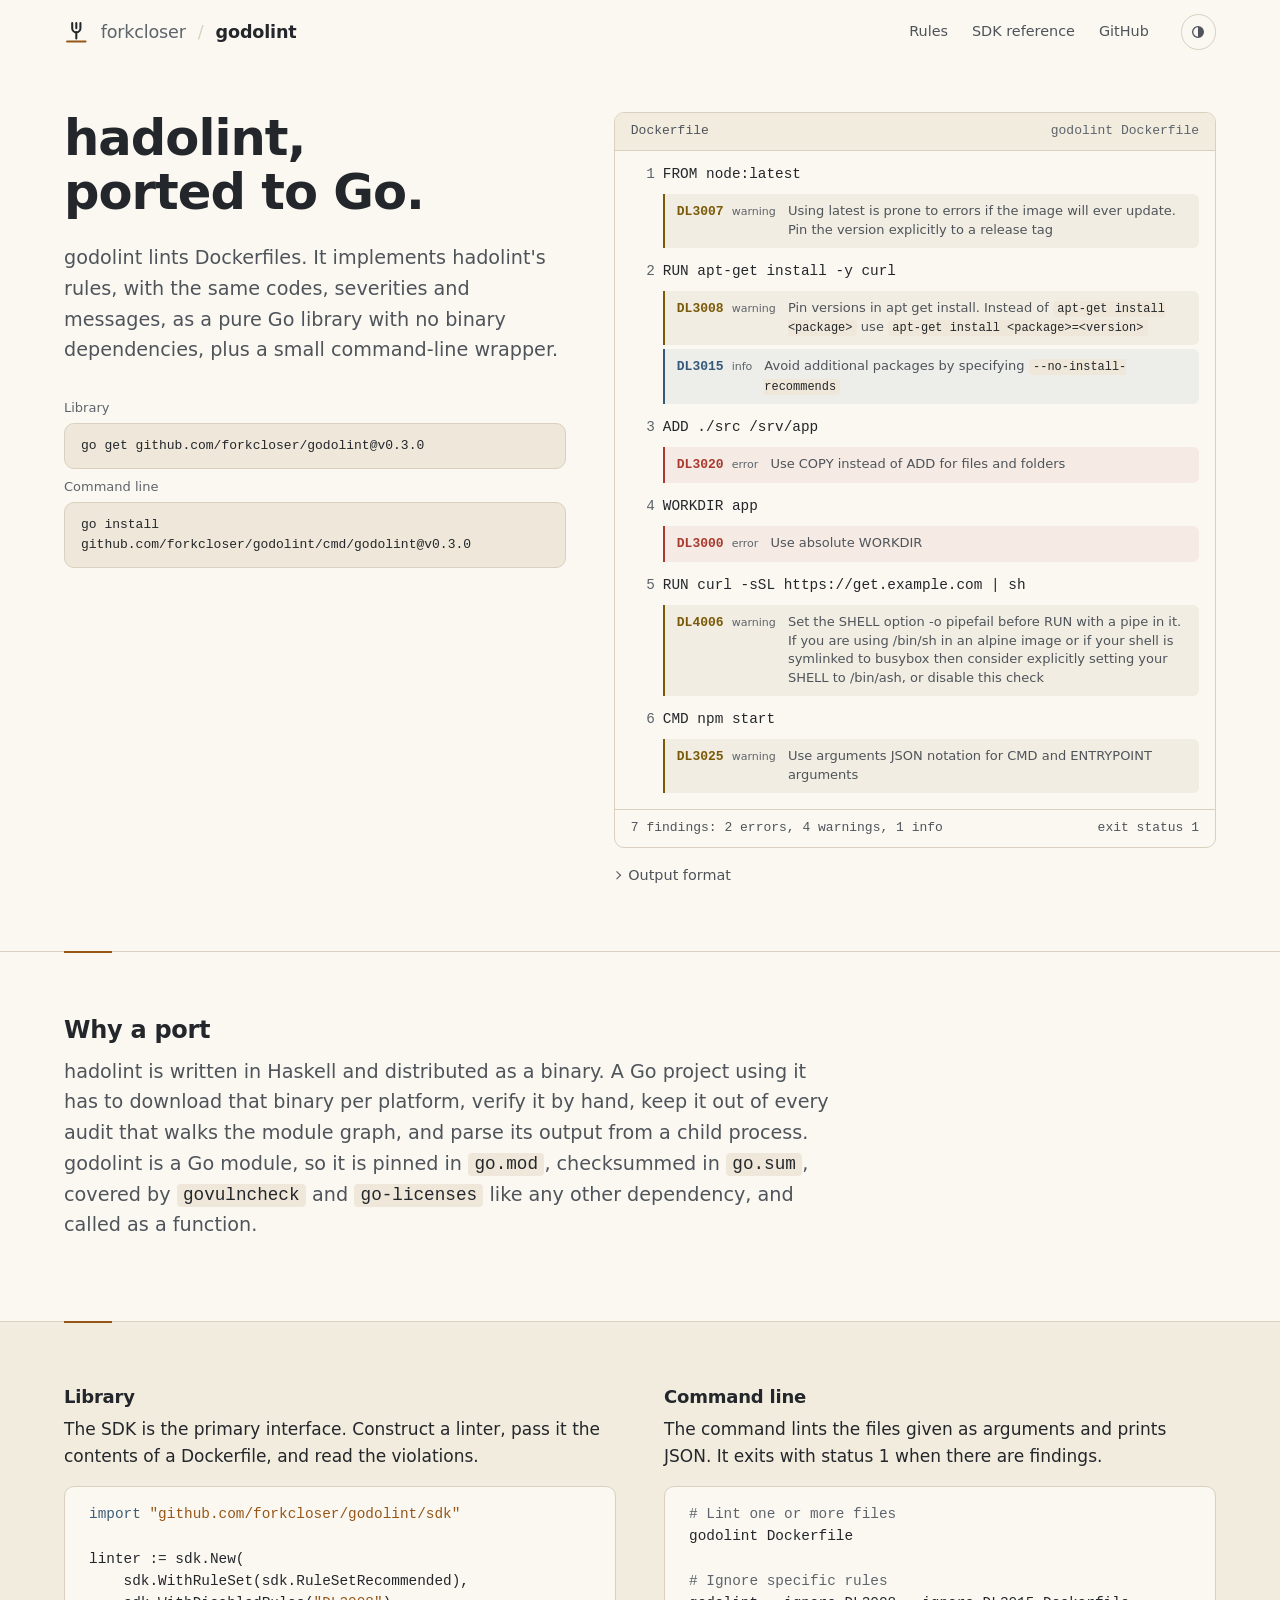
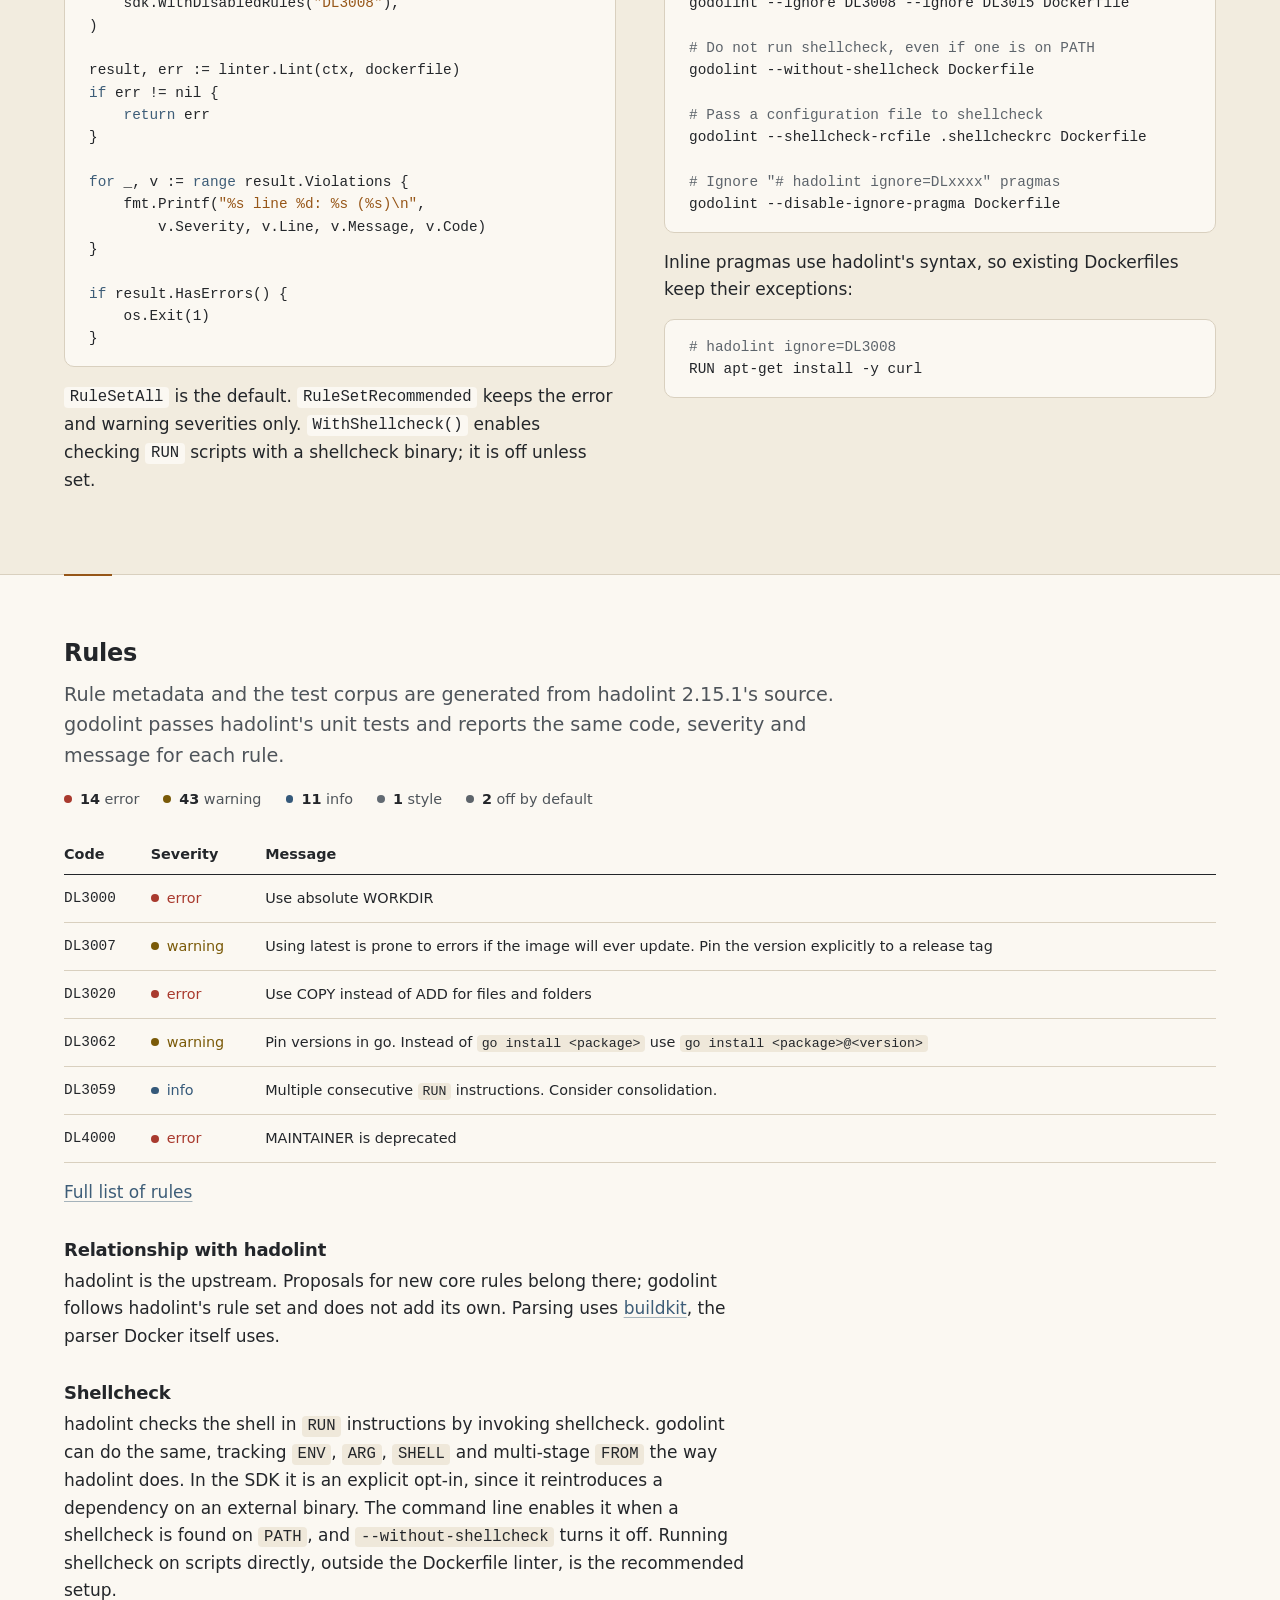
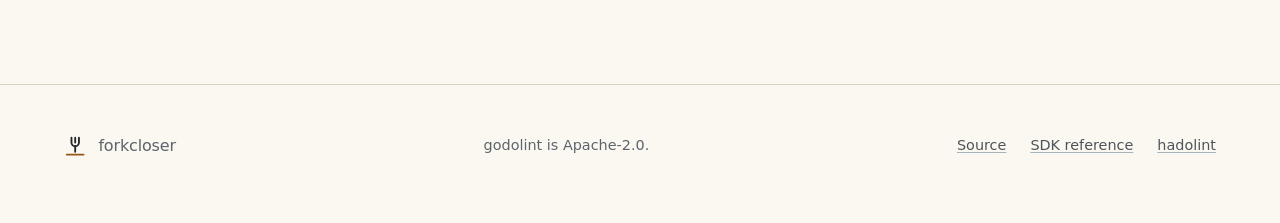
==== site/index.html @ 814183b6 "Merge pull request #37 from forkcloser/claudio/20261008-hadolint-2.15.1-rules rules: hadolint 2.15.1" ====
<!doctype html>
<html lang="en">
<head>
  <meta charset="utf-8">
  <meta name="viewport" content="width=device-width, initial-scale=1">
  <title>godolint</title>
  <meta name="description" content="A port of hadolint to Go. Same rules, codes and messages, as a library and a command-line tool.">
  <link rel="canonical" href="https://godolint.farcloser.world/">
  <meta name="theme-color" content="#fbf8f2" media="(prefers-color-scheme: light)">
  <meta name="theme-color" content="#1d1a16" media="(prefers-color-scheme: dark)">
  <script>try{var t=localStorage.getItem("forkcloser-theme");if(t==="light"||t==="dark")document.documentElement.setAttribute("data-theme",t)}catch(e){}</script>
  <link rel="stylesheet" href="forkcloser.css">
  <link rel="stylesheet" href="style.css">
  <link rel="icon" type="image/png" href="favicon.png">
  <link rel="apple-touch-icon" href="apple-touch-icon.png">
  <meta property="og:url" content="https://godolint.farcloser.world/">
  <meta property="og:title" content="godolint">
  <meta property="og:description" content="A port of hadolint to Go. Same rules, codes and messages, as a library and a command-line tool.">
  <meta property="og:image" content="https://godolint.farcloser.world/logo.png">
  <script src="forkcloser.js" defer></script>
</head>
<body>

<a class="skip" href="#main">Skip to content</a>

<header class="wrap top">
  <a class="brand" href="./">
    <svg class="mark" viewBox="0 0 24 24" aria-hidden="true" fill="none" stroke="currentColor" stroke-width="2" stroke-linecap="round">
      <path d="M8 3v5a4 4 0 0 0 8 0V3"/>
        <path d="M12 3v5M12 12v6"/>
        <path class="table" d="M3 21h18"/>
    </svg>
    <span class="org">forkcloser</span><span class="sep">/</span>godolint
  </a>
  <nav class="nav" aria-label="Site">
    <a href="rules.html">Rules</a>
    <a href="https://pkg.go.dev/github.com/forkcloser/godolint/sdk">SDK reference</a>
    <a href="https://github.com/forkcloser/godolint">GitHub</a>
    <button class="theme" type="button" aria-label="Theme: system. Switch to light.">
      <svg class="auto" viewBox="0 0 24 24" aria-hidden="true" fill="none" stroke="currentColor" stroke-width="2"><circle cx="12" cy="12" r="8"/><path d="M12 4a8 8 0 0 1 0 16z" fill="currentColor" stroke="none"/></svg>
      <svg class="sun" viewBox="0 0 24 24" aria-hidden="true" fill="none" stroke="currentColor" stroke-width="2" stroke-linecap="round"><circle cx="12" cy="12" r="4"/><path d="M12 2v2M12 20v2M4.9 4.9l1.4 1.4M17.7 17.7l1.4 1.4M2 12h2M20 12h2M4.9 19.1l1.4-1.4M17.7 6.3l1.4-1.4"/></svg>
      <svg class="moon" viewBox="0 0 24 24" aria-hidden="true" fill="none" stroke="currentColor" stroke-width="2" stroke-linecap="round" stroke-linejoin="round"><path d="M21 12.8A9 9 0 1 1 11.2 3a7 7 0 0 0 9.8 9.8z"/></svg>
    </button>
  </nav>
</header>

<main id="main">

<div class="wrap hero">
  <div>
    <h1>hadolint, ported to Go.</h1>
    <p class="lede">godolint lints Dockerfiles. It implements hadolint's rules, with the same codes, severities and messages, as a pure Go library with no binary dependencies, plus a small command-line wrapper.</p>
    <div class="install">
      <p class="label">Library</p>
      <pre><code>go get github.com/forkcloser/godolint@v0.3.0</code></pre>
      <p class="label">Command line</p>
      <pre><code>go install github.com/forkcloser/godolint/cmd/godolint@v0.3.0</code></pre>
    </div>
  </div>

  <div>
    <figure class="lint" aria-label="A Dockerfile with godolint's findings shown under each line">
      <figcaption><span>Dockerfile</span><span>godolint Dockerfile</span></figcaption>
      <ol class="src">
        <li><code>FROM node:latest</code>
          <ul class="diag">
            <li class="sev-warning"><b>DL3007<small>warning</small></b> <span>Using latest is prone to errors if the image will ever update. Pin the version explicitly to a release tag</span></li>
          </ul>
        </li>
        <li><code>RUN apt-get install -y curl</code>
          <ul class="diag">
            <li class="sev-warning"><b>DL3008<small>warning</small></b> <span>Pin versions in apt get install. Instead of <code>apt-get install &lt;package&gt;</code> use <code>apt-get install &lt;package&gt;=&lt;version&gt;</code></span></li>
            <li class="sev-info"><b>DL3015<small>info</small></b> <span>Avoid additional packages by specifying <code>--no-install-recommends</code></span></li>
          </ul>
        </li>
        <li><code>ADD ./src /srv/app</code>
          <ul class="diag">
            <li class="sev-error"><b>DL3020<small>error</small></b> <span>Use COPY instead of ADD for files and folders</span></li>
          </ul>
        </li>
        <li><code>WORKDIR app</code>
          <ul class="diag">
            <li class="sev-error"><b>DL3000<small>error</small></b> <span>Use absolute WORKDIR</span></li>
          </ul>
        </li>
        <li><code>RUN curl -sSL https://get.example.com | sh</code>
          <ul class="diag">
            <li class="sev-warning"><b>DL4006<small>warning</small></b> <span>Set the SHELL option -o pipefail before RUN with a pipe in it. If you are using /bin/sh in an alpine image or if your shell is symlinked to busybox then consider explicitly setting your SHELL to /bin/ash, or disable this check</span></li>
          </ul>
        </li>
        <li><code>CMD npm start</code>
          <ul class="diag">
            <li class="sev-warning"><b>DL3025<small>warning</small></b> <span>Use arguments JSON notation for CMD and ENTRYPOINT arguments</span></li>
          </ul>
        </li>
      </ol>
      <div class="foot"><span>7 findings: 2 errors, 4 warnings, 1 info</span><span>exit status 1</span></div>
    </figure>
    <details class="raw">
      <summary>Output format</summary>
      <pre><code>[{"file":"Dockerfile","line":4,"column":1,"level":"error","code":"DL3000",
  "message":"Use absolute WORKDIR"},
 {"file":"Dockerfile","line":1,"column":1,"level":"warning","code":"DL3007",
  "message":"Using latest is prone to errors if the image will ever update. …"},
 …]</code></pre>
      <p class="label">A JSON array on stdout, one object per finding. The example above is checked against the binary's output by this site's test recipe.</p>
    </details>
  </div>
</div>

<section>
  <div class="wrap">
    <h2>Why a port</h2>
    <p class="intro">hadolint is written in Haskell and distributed as a binary. A Go project using it has to download that binary per platform, verify it by hand, keep it out of every audit that walks the module graph, and parse its output from a child process. godolint is a Go module, so it is pinned in <code>go.mod</code>, checksummed in <code>go.sum</code>, covered by <code>govulncheck</code> and <code>go-licenses</code> like any other dependency, and called as a function.</p>
  </div>
</section>

<section class="tint">
  <div class="wrap split">
    <div>
      <h3>Library</h3>
      <p>The SDK is the primary interface. Construct a linter, pass it the contents of a Dockerfile, and read the violations.</p>
      <pre><code><span class="k">import</span> <span class="s">"github.com/forkcloser/godolint/sdk"</span>

linter := sdk.New(
    sdk.WithRuleSet(sdk.RuleSetRecommended),
    sdk.WithDisabledRules(<span class="s">"DL3008"</span>),
)

result, err := linter.Lint(ctx, dockerfile)
<span class="k">if</span> err != nil {
    <span class="k">return</span> err
}

<span class="k">for</span> _, v := <span class="k">range</span> result.Violations {
    fmt.Printf(<span class="s">"%s line %d: %s (%s)\n"</span>,
        v.Severity, v.Line, v.Message, v.Code)
}

<span class="k">if</span> result.HasErrors() {
    os.Exit(1)
}</code></pre>
      <p><code>RuleSetAll</code> is the default. <code>RuleSetRecommended</code> keeps the error and warning severities only. <code>WithShellcheck()</code> enables checking <code>RUN</code> scripts with a shellcheck binary; it is off unless set.</p>
    </div>
    <div>
      <h3>Command line</h3>
      <p>The command lints the files given as arguments and prints JSON. It exits with status 1 when there are findings.</p>
      <pre><code><span class="c"># Lint one or more files</span>
godolint Dockerfile

<span class="c"># Ignore specific rules</span>
godolint --ignore DL3008 --ignore DL3015 Dockerfile

<span class="c"># Do not run shellcheck, even if one is on PATH</span>
godolint --without-shellcheck Dockerfile

<span class="c"># Pass a configuration file to shellcheck</span>
godolint --shellcheck-rcfile .shellcheckrc Dockerfile

<span class="c"># Ignore "# hadolint ignore=DLxxxx" pragmas</span>
godolint --disable-ignore-pragma Dockerfile</code></pre>
      <p>Inline pragmas use hadolint's syntax, so existing Dockerfiles keep their exceptions:</p>
      <pre><code><span class="c"># hadolint ignore=DL3008</span>
RUN apt-get install -y curl</code></pre>
    </div>
  </div>
</section>

<section>
  <div class="wrap">
    <h2>Rules</h2>
    <p class="intro">Rule metadata and the test corpus are generated from hadolint 2.15.1's source. godolint passes hadolint's unit tests and reports the same code, severity and message for each rule.</p>
    <ul class="tally" aria-label="Rules by severity">
      <li class="sev-error"><strong>14</strong> error</li>
      <li class="sev-warning"><strong>43</strong> warning</li>
      <li class="sev-info"><strong>11</strong> info</li>
      <li class="sev-style"><strong>1</strong> style</li>
      <li class="sev-ignore"><strong>2</strong> off by default</li>
    </ul>
    <div class="table-scroll">
      <table class="rules" role="table">
        <thead role="rowgroup"><tr role="row"><th role="columnheader">Code</th><th role="columnheader">Severity</th><th role="columnheader">Message</th></tr></thead>
        <tbody role="rowgroup">
          <tr class="sev-error" role="row"><td role="cell"><a href="rules.html#DL3000">DL3000</a></td><td role="cell">error</td><td role="cell">Use absolute WORKDIR</td></tr>
          <tr class="sev-warning" role="row"><td role="cell"><a href="rules.html#DL3007">DL3007</a></td><td role="cell">warning</td><td role="cell">Using latest is prone to errors if the image will ever update. Pin the version explicitly to a release tag</td></tr>
          <tr class="sev-error" role="row"><td role="cell"><a href="rules.html#DL3020">DL3020</a></td><td role="cell">error</td><td role="cell">Use COPY instead of ADD for files and folders</td></tr>
          <tr class="sev-warning" role="row"><td role="cell"><a href="rules.html#DL3062">DL3062</a></td><td role="cell">warning</td><td role="cell">Pin versions in go. Instead of <code>go install &lt;package&gt;</code> use <code>go install &lt;package&gt;@&lt;version&gt;</code></td></tr>
          <tr class="sev-info" role="row"><td role="cell"><a href="rules.html#DL3059">DL3059</a></td><td role="cell">info</td><td role="cell">Multiple consecutive <code>RUN</code> instructions. Consider consolidation.</td></tr>
          <tr class="sev-error" role="row"><td role="cell"><a href="rules.html#DL4000">DL4000</a></td><td role="cell">error</td><td role="cell">MAINTAINER is deprecated</td></tr>
        </tbody>
      </table>
    </div>
    <p class="rules-more"><a href="rules.html">Full list of rules</a></p>
    <h3>Relationship with hadolint</h3>
    <p>hadolint is the upstream. Proposals for new core rules belong there; godolint follows hadolint's rule set and does not add its own. Parsing uses <a href="https://github.com/moby/buildkit">buildkit</a>, the parser Docker itself uses.</p>
    <h3>Shellcheck</h3>
    <p>hadolint checks the shell in <code>RUN</code> instructions by invoking shellcheck. godolint can do the same, tracking <code>ENV</code>, <code>ARG</code>, <code>SHELL</code> and multi-stage <code>FROM</code> the way hadolint does. In the SDK it is an explicit opt-in, since it reintroduces a dependency on an external binary. The command line enables it when a shellcheck is found on <code>PATH</code>, and <code>--without-shellcheck</code> turns it off. Running shellcheck on scripts directly, outside the Dockerfile linter, is the recommended setup.</p>
  </div>
</section>

</main>

<footer>
  <div class="wrap">
    <a class="brand" href="https://github.com/forkcloser">
      <svg class="mark" viewBox="0 0 24 24" aria-hidden="true" fill="none" stroke="currentColor" stroke-width="2" stroke-linecap="round">
        <path d="M8 3v5a4 4 0 0 0 8 0V3"/>
        <path d="M12 3v5M12 12v6"/>
        <path class="table" d="M3 21h18"/>
      </svg>
      <span class="org">forkcloser</span>
    </a>
    <span>godolint is Apache-2.0.</span>
    <nav aria-label="Project links">
      <a href="https://github.com/forkcloser/godolint">Source</a>
      <a href="https://pkg.go.dev/github.com/forkcloser/godolint/sdk">SDK reference</a>
      <a href="https://github.com/hadolint/hadolint">hadolint</a>
    </nav>
  </div>
</footer>


</body>
</html>
---- site/forkcloser.css ----
/* Forkcloser — shared visual identity for project sites.
 *
 * Scope: everything a project site inherits — colour, type, rhythm, the page
 * chrome (header, footer, navigation, theme switch), and the styling of
 * ordinary content (prose, code, tables, disclosures). A project adds its own
 * stylesheet after this one for what is particular to it.
 *
 * Principles
 *  - Nothing loads from elsewhere: system typefaces, inline mark, no fonts.
 *  - Two themes, one token set. Every colour is a semantic token defined for
 *    light, redefined for dark; components never name a raw colour.
 *  - Contrast is verified, not assumed: each text token clears WCAG AA on
 *    each ground it is used on, most clear AAA.
 *  - Motion answers the reader (a theme change, a disclosure) and is short.
 *    Reduced-motion turns it off entirely.
 *
 * Palette. From the Forkcloser picture — a steel fork on an oak table, a
 * stoneware plate behind it, window light. Light is the plate and the
 * light; dark is the oak at night. The ink is the steel. The one accent is
 * the wood, used sparingly: the table line under the mark, focus rings, and
 * the dash on section dividers. Farcloser's identity is this one's twin,
 * the same structure with the temperature flipped: a cool flat with one
 * warm line there, a warm table with one cool object here.
 */

:root {
  /* Grounds and lines */
  --bg: #fbf8f2;
  --surface: #f2ecdf;
  --code-bg: #efe8da;
  --line: #d9d0bf;
  --line-strong: #23262a;

  /* Text */
  --ink: #23262a;
  --ink-2: #4e545a;
  --ink-3: #5d646b;

  /* Roles */
  --accent: #965618;
  --link: #3d5d78;
  --link-hover: #23262a;
  --focus: #965618;
  --selection: #ead9bd;

  /* Type */
  --sans: ui-sans-serif, system-ui, -apple-system, "Segoe UI", Roboto, "Helvetica Neue", Arial, sans-serif;
  --mono: ui-monospace, "SF Mono", Menlo, Consolas, "Liberation Mono", monospace;
  --text: 1.0625rem;
  --text-sm: 0.9rem;
  --text-xs: 0.8125rem;
  --text-lg: 1.2rem;
  --h3: 1.125rem;
  --h2: 1.5rem;
  --h1: clamp(2.1rem, 1.3rem + 3vw, 3.1rem);
  --h1-page: 2rem;
  --leading: 1.6;
  --measure: 64ch;

  /* Rhythm, 8px */
  --s-1: 0.25rem;
  --s-2: 0.5rem;
  --s-3: 0.75rem;
  --s-4: 1rem;
  --s-6: 1.5rem;
  --s-8: 2rem;
  --s-12: 3rem;
  --s-16: 4rem;
  --s-20: 5rem;

  /* Shape and motion */
  --radius: 6px;
  --radius-lg: 10px;
  --wrap: 72rem;
  --ease: 160ms ease;

  color-scheme: light;
}

@media (prefers-color-scheme: dark) {
  :root:not([data-theme="light"]) {
    --bg: #1d1a16;
    --surface: #26221d;
    --code-bg: #2b261f;
    --line: #403a31;
    --line-strong: #e8e3d8;
    --ink: #e8e3d8;
    --ink-2: #bdb5a8;
    --ink-3: #9a9285;
    --accent: #dca45f;
    --link: #9fbbd4;
    --link-hover: #e8e3d8;
    --focus: #dca45f;
    --selection: #4a3a22;
    color-scheme: dark;
  }
}

:root[data-theme="dark"] {
  --bg: #1d1a16;
  --surface: #26221d;
  --code-bg: #2b261f;
  --line: #403a31;
  --line-strong: #e8e3d8;
  --ink: #e8e3d8;
  --ink-2: #bdb5a8;
  --ink-3: #9a9285;
  --accent: #dca45f;
  --link: #9fbbd4;
  --link-hover: #e8e3d8;
  --focus: #dca45f;
  --selection: #4a3a22;
  color-scheme: dark;
}

/* ---------- Base ---------- */

*, *::before, *::after { box-sizing: border-box; }

html {
  -webkit-text-size-adjust: 100%;
  text-size-adjust: 100%;
  scroll-padding-top: var(--s-8);
}

body {
  margin: 0;
  background: var(--bg);
  color: var(--ink);
  font-family: var(--sans);
  font-size: var(--text);
  line-height: var(--leading);
  font-feature-settings: "kern", "liga", "calt";
  text-rendering: optimizeLegibility;
  transition: background-color var(--ease), color var(--ease);
}

::selection { background: var(--selection); color: var(--ink); }

:focus-visible {
  outline: 2px solid var(--focus);
  outline-offset: 3px;
  border-radius: 2px;
}

/* Every page begins with a skip link; invisible until it has focus. */
.skip {
  position: absolute;
  left: var(--s-4);
  top: var(--s-4);
  padding: var(--s-2) var(--s-3);
  background: var(--bg);
  color: var(--ink);
  border: 1px solid var(--line);
  border-radius: var(--radius);
  transform: translateY(-200%);
}
.skip:focus { transform: none; }

.wrap {
  width: min(var(--wrap), 100% - 2 * var(--s-6));
  margin-inline: auto;
}

/* ---------- Type ---------- */

h1, h2, h3, h4 {
  margin: 0;
  font-weight: 600;
  line-height: 1.2;
  letter-spacing: -0.012em;
  color: var(--ink);
  text-wrap: balance;
}
h1 { font-size: var(--h1); line-height: 1.08; letter-spacing: -0.02em; }
/* A secondary page's title: a heading, not a statement, so it sits between
 * the landing page's h1 and an h2. Every page has exactly one h1. */
h1.page { font-size: var(--h1-page); line-height: 1.15; margin-bottom: var(--s-3); }
h2 { font-size: var(--h2); margin-bottom: var(--s-3); }
h3 { font-size: var(--h3); margin-bottom: var(--s-2); }
* + h3 { margin-top: var(--s-8); }

p, ul, ol, dl { margin: 0 0 var(--s-4); }
p, li, dd { max-width: var(--measure); }
.lede { font-size: var(--text-lg); color: var(--ink-2); max-width: 48ch; }
.intro { font-size: var(--text-lg); color: var(--ink-2); }
.muted { color: var(--ink-3); }
small, .small { font-size: var(--text-sm); }
.label { font-size: var(--text-xs); color: var(--ink-3); margin: 0; }

a {
  color: var(--link);
  text-decoration: underline;
  text-decoration-thickness: 1px;
  text-underline-offset: 0.16em;
  text-decoration-color: color-mix(in srgb, var(--link) 45%, transparent);
  transition: color var(--ease), text-decoration-color var(--ease);
}
a:hover { color: var(--link-hover); text-decoration-color: currentColor; }

strong, b { font-weight: 600; }
em { font-style: italic; }

/* ---------- Code ---------- */

code, kbd, samp, pre {
  font-family: var(--mono);
  font-size: 0.92em;
  font-feature-settings: "calt" 0;
}
:not(pre) > code {
  background: var(--code-bg);
  padding: 0.08em 0.36em;
  border-radius: 4px;
  color: var(--ink);
}
pre {
  margin: 0;
  padding: var(--s-4) var(--s-6);
  background: var(--code-bg);
  border: 1px solid var(--line);
  border-radius: var(--radius-lg);
  overflow-x: auto;
  line-height: 1.55;
  font-size: var(--text-sm);
  tab-size: 4;
}
pre code { font-size: inherit; background: none; padding: 0; }
pre + p { margin-top: var(--s-4); }
h1 code { font-size: 0.9em; font-weight: 500; }

/* Minimal syntax roles for hand-marked examples. */
.c { color: var(--ink-3); }
.k { color: var(--link); }
.s { color: var(--accent); }

/* ---------- Chrome ---------- */

.top {
  display: flex;
  flex-wrap: wrap;
  align-items: center;
  justify-content: space-between;
  gap: var(--s-3) var(--s-4);
  min-height: 4rem;
  padding: var(--s-3) 0;
}
.brand {
  display: inline-flex;
  align-items: center;
  gap: var(--s-3);
  color: var(--ink);
  text-decoration: none;
  font-weight: 600;
  font-size: 1.1rem;
  letter-spacing: -0.01em;
}
.brand:hover { color: var(--ink); }
.brand .org {
  color: var(--ink-3);
  font-weight: 500;
}
.brand .sep { color: var(--line); font-weight: 400; }

/* The mark: a fork in the text colour resting on the table line beneath,
 * in the accent. Sized by font, so it sits with the name. */
.mark {
  width: 1.4em;
  height: 1.4em;
  flex: none;
  color: var(--ink);
}
.mark .table { stroke: var(--accent); }

.nav {
  display: flex;
  flex-wrap: wrap;
  align-items: center;
  gap: var(--s-2) var(--s-6);
}
.nav a {
  color: var(--ink-2);
  text-decoration: none;
  font-size: var(--text-sm);
  padding: var(--s-1) 0;
  border-bottom: 1px solid transparent;
  transition: color var(--ease), border-color var(--ease);
}
.nav a:hover { color: var(--ink); }
.nav a[aria-current] { color: var(--ink); border-bottom-color: var(--accent); }

/* Theme switch: one button cycling system, light, dark. The icon shows the
 * current state; the label says where the next press goes. */
.theme {
  appearance: none;
  display: inline-grid;
  place-items: center;
  width: 2.2rem;
  height: 2.2rem;
  padding: 0;
  margin-left: var(--s-2);
  background: transparent;
  color: var(--ink-2);
  border: 1px solid var(--line);
  border-radius: 999px;
  cursor: pointer;
  transition: color var(--ease), border-color var(--ease), background-color var(--ease);
}
.theme:hover { color: var(--ink); border-color: var(--ink-3); }
.theme svg { width: 1rem; height: 1rem; display: none; }
:root:not([data-theme]) .theme .auto { display: block; }
:root[data-theme="light"] .theme .sun { display: block; }
:root[data-theme="dark"] .theme .moon { display: block; }

main { display: block; }

/* Sections divide on a hairline, with the table's dash at the left edge.
 * The dash is the only decoration on the page. */
section {
  position: relative;
  padding: var(--s-16) 0;
  border-top: 1px solid var(--line);
}
section::before {
  content: "";
  position: absolute;
  top: -1px;
  /* The wrap's own left margin, so the dash starts where the text does. */
  left: max(var(--s-6), calc((100% - var(--wrap)) / 2));
  width: var(--s-12);
  height: 2px;
  background: var(--accent);
}
section.plain { border-top: 0; }
section.plain::before { display: none; }
section.tint { background: var(--surface); }
section.tint pre, section.tint :not(pre) > code { background: var(--bg); }

footer {
  padding: var(--s-12) 0 var(--s-16);
  border-top: 1px solid var(--line);
  color: var(--ink-3);
  font-size: var(--text-sm);
}
footer .wrap {
  display: flex;
  flex-wrap: wrap;
  align-items: center;
  justify-content: space-between;
  gap: var(--s-4);
}
footer .brand { font-size: 1rem; }
footer nav { display: flex; gap: var(--s-6); }
footer a { color: var(--ink-2); }

/* ---------- Content patterns ---------- */

.split {
  display: grid;
  grid-template-columns: repeat(2, minmax(0, 1fr));
  gap: var(--s-12);
}
.split > div > h3 { margin-top: 0; }

.install { display: grid; gap: var(--s-2); max-width: 36rem; margin-top: var(--s-8); }
.install pre { padding: var(--s-3) var(--s-4); font-size: var(--text-xs); white-space: pre-wrap; overflow-wrap: anywhere; }
.install .label { margin-bottom: calc(-1 * var(--s-1)); }

details { margin-top: var(--s-3); }
details summary {
  cursor: pointer;
  color: var(--ink-2);
  font-size: var(--text-sm);
  list-style: none;
  display: inline-flex;
  align-items: center;
  gap: var(--s-2);
  user-select: none;
}
details summary::-webkit-details-marker { display: none; }
details summary::before {
  content: "";
  width: 0.45em;
  height: 0.45em;
  border-right: 1.5px solid currentColor;
  border-bottom: 1.5px solid currentColor;
  transform: rotate(-45deg);
  transition: transform var(--ease);
}
details[open] summary::before { transform: rotate(45deg); }
details summary:hover { color: var(--ink); }
details > :not(summary) { margin-top: var(--s-3); }

table {
  width: 100%;
  border-collapse: collapse;
  font-size: var(--text-sm);
  font-variant-numeric: tabular-nums;
}
th {
  text-align: left;
  font-weight: 600;
  padding: var(--s-2) var(--s-4) var(--s-2) 0;
  border-bottom: 1px solid var(--line-strong);
}
td {
  padding: var(--s-3) var(--s-4) var(--s-3) 0;
  border-bottom: 1px solid var(--line);
  vertical-align: top;
}
tr:target td { background: var(--surface); }
.table-scroll { overflow-x: auto; }

.tally {
  display: flex;
  flex-wrap: wrap;
  gap: var(--s-2) var(--s-6);
  margin: 0 0 var(--s-6);
  padding: 0;
  list-style: none;
  color: var(--ink-2);
  font-size: var(--text-sm);
}
.tally li::before {
  content: "";
  display: inline-block;
  width: 0.55em;
  height: 0.55em;
  border-radius: 50%;
  background: var(--dot, var(--ink-3));
  margin-right: var(--s-2);
  vertical-align: 0.05em;
}
.tally strong { color: var(--ink); font-weight: 600; }

/* ---------- Responsive ---------- */

@media (max-width: 820px) {
  :root { --text: 1rem; }
  .split { grid-template-columns: minmax(0, 1fr); gap: var(--s-8); }
  section { padding: var(--s-12) 0; }
  .nav { gap: var(--s-2) var(--s-4); }
  .brand { font-size: 1rem; }
}

@media (prefers-reduced-motion: reduce) {
  *, *::before, *::after { transition: none !important; animation: none !important; }
}

@media print {
  .top, footer, .theme, .skip { display: none; }
  body { background: #fff; color: #000; }
  a { color: inherit; text-decoration: none; }
  section { border-top: 1px solid #000; padding: 1.5rem 0; }
  section::before { display: none; }
  pre { border: 1px solid #000; }
}
---- site/style.css ----
/* godolint — what is particular to this site, on top of forkcloser.css:
 * the severity colours, the hero layout, and the annotated Dockerfile. */

:root {
  --error: #a93a2e;
  --warning: #7a5a08;
  --info: #35597a;
  --style: #626a72;
}
@media (prefers-color-scheme: dark) {
  :root:not([data-theme="light"]) {
    --error: #e6786b;
    --warning: #ddb64b;
    --info: #8fb4d6;
    --style: #8c949c;
  }
}
:root[data-theme="dark"] {
  --error: #e6786b;
  --warning: #ddb64b;
  --info: #8fb4d6;
  --style: #8c949c;
}

.sev-error { --sev: var(--error); --dot: var(--error); }
.sev-warning { --sev: var(--warning); --dot: var(--warning); }
.sev-info { --sev: var(--info); --dot: var(--info); }
.sev-style { --sev: var(--style); --dot: var(--style); }
.sev-ignore { --sev: var(--ink-3); --dot: var(--ink-3); }

/* Hero: copy on the left, the annotated file on the right. */
.hero {
  display: grid;
  grid-template-columns: minmax(0, 5fr) minmax(0, 6fr);
  gap: var(--s-12);
  align-items: start;
  padding: var(--s-12) 0 var(--s-16);
}
.hero h1 { margin-bottom: var(--s-6); }

/* The annotated Dockerfile. Source lines in mono with a gutter; findings
 * beneath each line in the text face, keyed by a severity rule on the left. */
.lint {
  margin: 0;
  border: 1px solid var(--line);
  border-radius: var(--radius-lg);
  overflow: hidden;
  background: var(--bg);
  font-family: var(--mono);
  font-size: var(--text-sm);
}
.lint figcaption {
  display: flex;
  justify-content: space-between;
  gap: var(--s-4);
  padding: var(--s-2) var(--s-4);
  background: var(--surface);
  border-bottom: 1px solid var(--line);
  color: var(--ink-2);
  font-size: var(--text-xs);
}
.lint figcaption span:last-child { color: var(--ink-3); }
.src { list-style: none; margin: 0; padding: var(--s-2) 0; counter-reset: line; }
.src > li { counter-increment: line; max-width: none; }
.src > li > code {
  display: grid;
  grid-template-columns: 2.5rem 1fr;
  gap: var(--s-2);
  padding: var(--s-1) var(--s-4) var(--s-1) 0;
  white-space: pre;
  overflow-x: auto;
  background: none;
  border-radius: 0;
  font-size: inherit;
}
.src > li > code::before {
  content: counter(line);
  text-align: right;
  color: var(--ink-3);
}
.diag {
  list-style: none;
  margin: var(--s-1) var(--s-4) var(--s-2) 3rem;
  padding: 0;
  display: grid;
  gap: var(--s-1);
}
.diag li {
  display: grid;
  grid-template-columns: auto 1fr;
  gap: var(--s-3);
  align-items: baseline;
  padding: var(--s-2) var(--s-3);
  border-left: 2px solid var(--sev);
  background: color-mix(in srgb, var(--sev) 7%, var(--bg));
  border-radius: 0 var(--radius) var(--radius) 0;
  font-family: var(--sans);
  font-size: var(--text-xs);
  line-height: 1.45;
  color: var(--ink-2);
  max-width: none;
}
.diag > li > span { min-width: 0; }
.diag b { font-family: var(--mono); font-weight: 600; color: var(--sev); white-space: nowrap; }
.diag b small { font-family: var(--sans); font-weight: 500; font-size: 0.85em; margin-left: var(--s-2); color: var(--ink-3); }
.lint .foot {
  display: flex;
  flex-wrap: wrap;
  justify-content: space-between;
  gap: var(--s-4);
  padding: var(--s-2) var(--s-4);
  border-top: 1px solid var(--line);
  color: var(--ink-2);
  font-size: var(--text-xs);
}

details.raw pre { font-size: var(--text-xs); }

/* Rules tables: the code column in mono, the severity column carries its dot. */
.rules td:first-child { font-family: var(--mono); white-space: nowrap; }
.rules td:first-child a { color: var(--ink); text-decoration: none; }
.rules td:first-child a:hover { color: var(--link); }
.rules td:nth-child(2) { white-space: nowrap; color: var(--sev); }
.rules td:nth-child(2)::before {
  content: "";
  display: inline-block;
  width: 0.55em;
  height: 0.55em;
  border-radius: 50%;
  background: var(--sev);
  margin-right: var(--s-2);
  vertical-align: 0.05em;
}
.rules-more { margin-top: var(--s-4); }

@media (max-width: 820px) {
  .hero { grid-template-columns: minmax(0, 1fr); gap: var(--s-8); padding-top: var(--s-8); }
  .diag { margin-left: var(--s-4); }
}

/* On a phone the three columns do not fit, and a 65-row table scrolled
 * sideways is unreadable. Each row reflows: code and severity on one line,
 * the message beneath. The header row is hidden from sight only; the roles
 * on the markup keep it a table for assistive technology, which browsers
 * otherwise drop once a table element is no longer displayed as one. */
@media (max-width: 600px) {
  .rules, .rules tbody, .rules tr, .rules td { display: block; }
  .rules thead {
    position: absolute;
    width: 1px;
    height: 1px;
    overflow: hidden;
    clip-path: inset(50%);
    white-space: nowrap;
  }
  .rules tr { padding: var(--s-3) 0; border-bottom: 1px solid var(--line); }
  .rules td { padding: 0; border: 0; }
  .rules td:first-child, .rules td:nth-child(2) { display: inline; }
  .rules td:nth-child(2) { margin-left: var(--s-3); }
  .rules td:last-child { margin-top: var(--s-1); max-width: var(--measure); }
  .rules tr:target { background: var(--surface); box-shadow: 0 0 0 var(--s-2) var(--surface); }
  .rules tr:target td { background: none; }
}
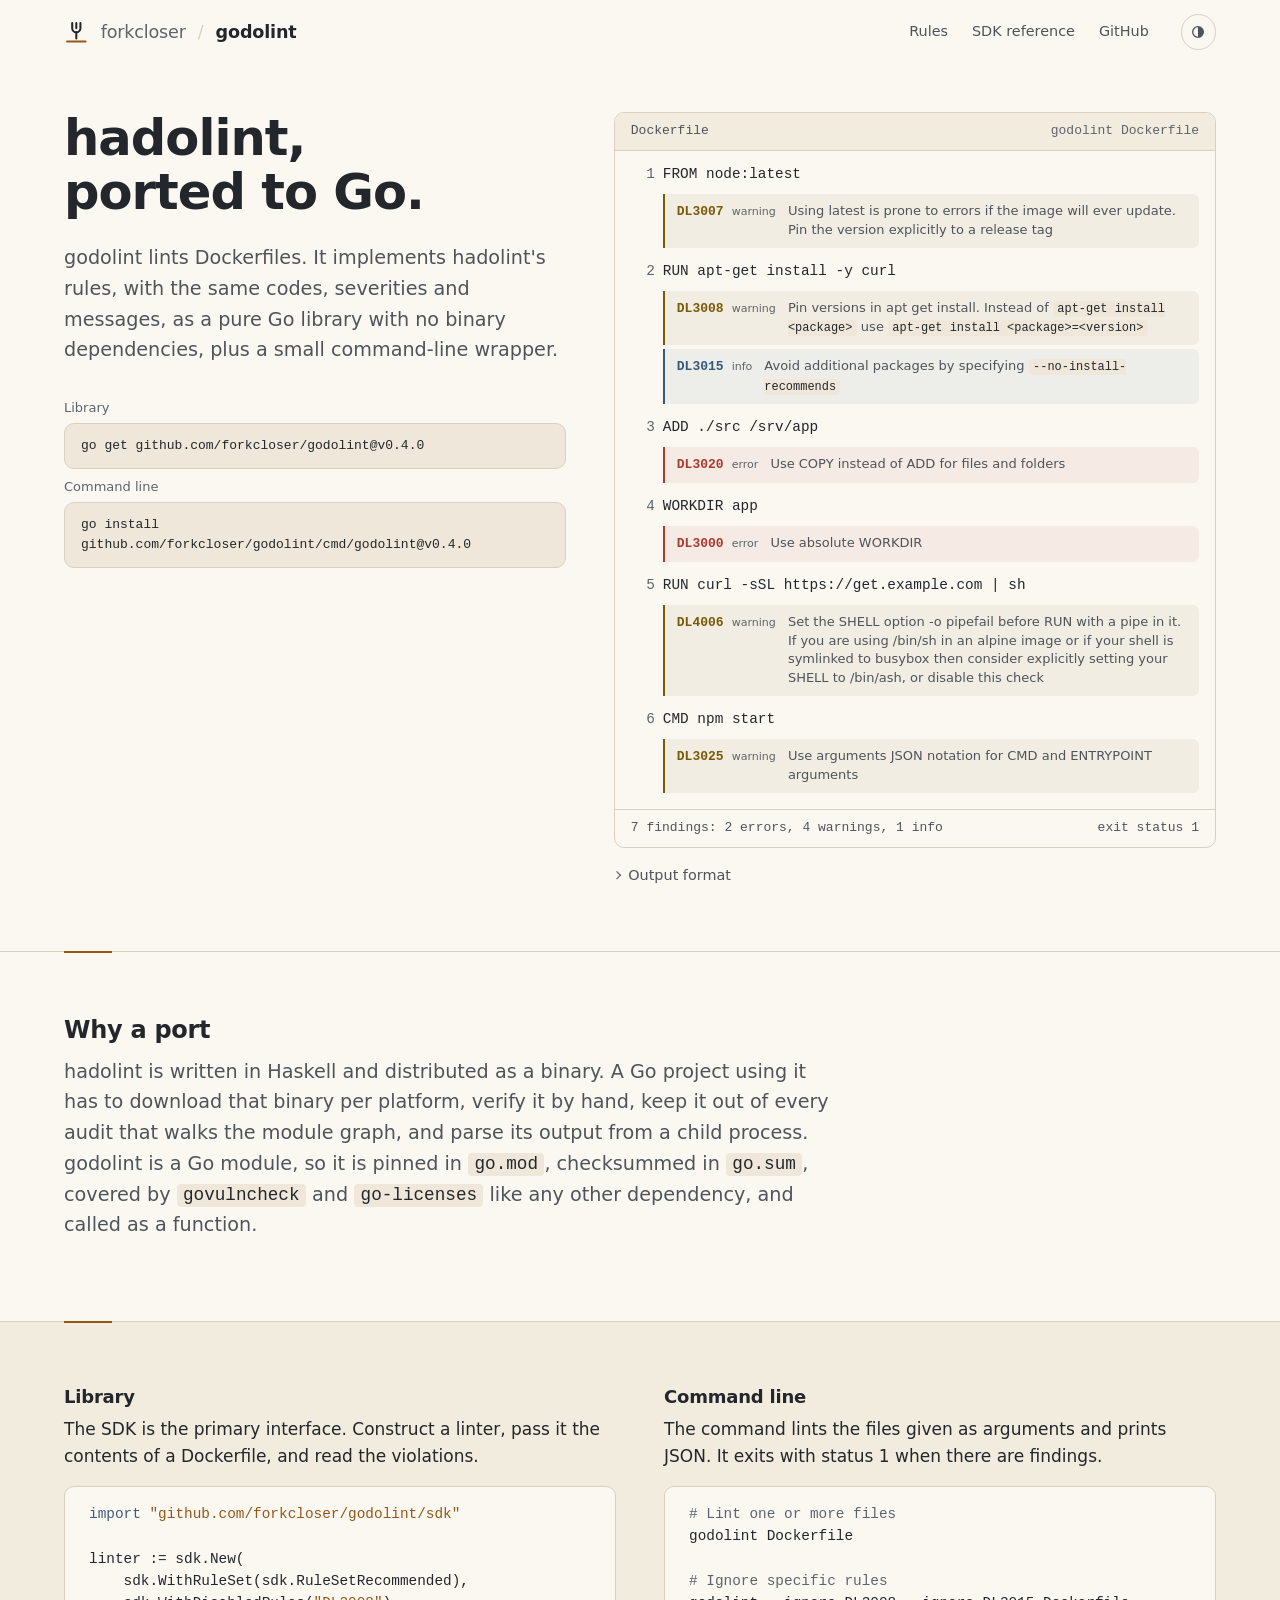
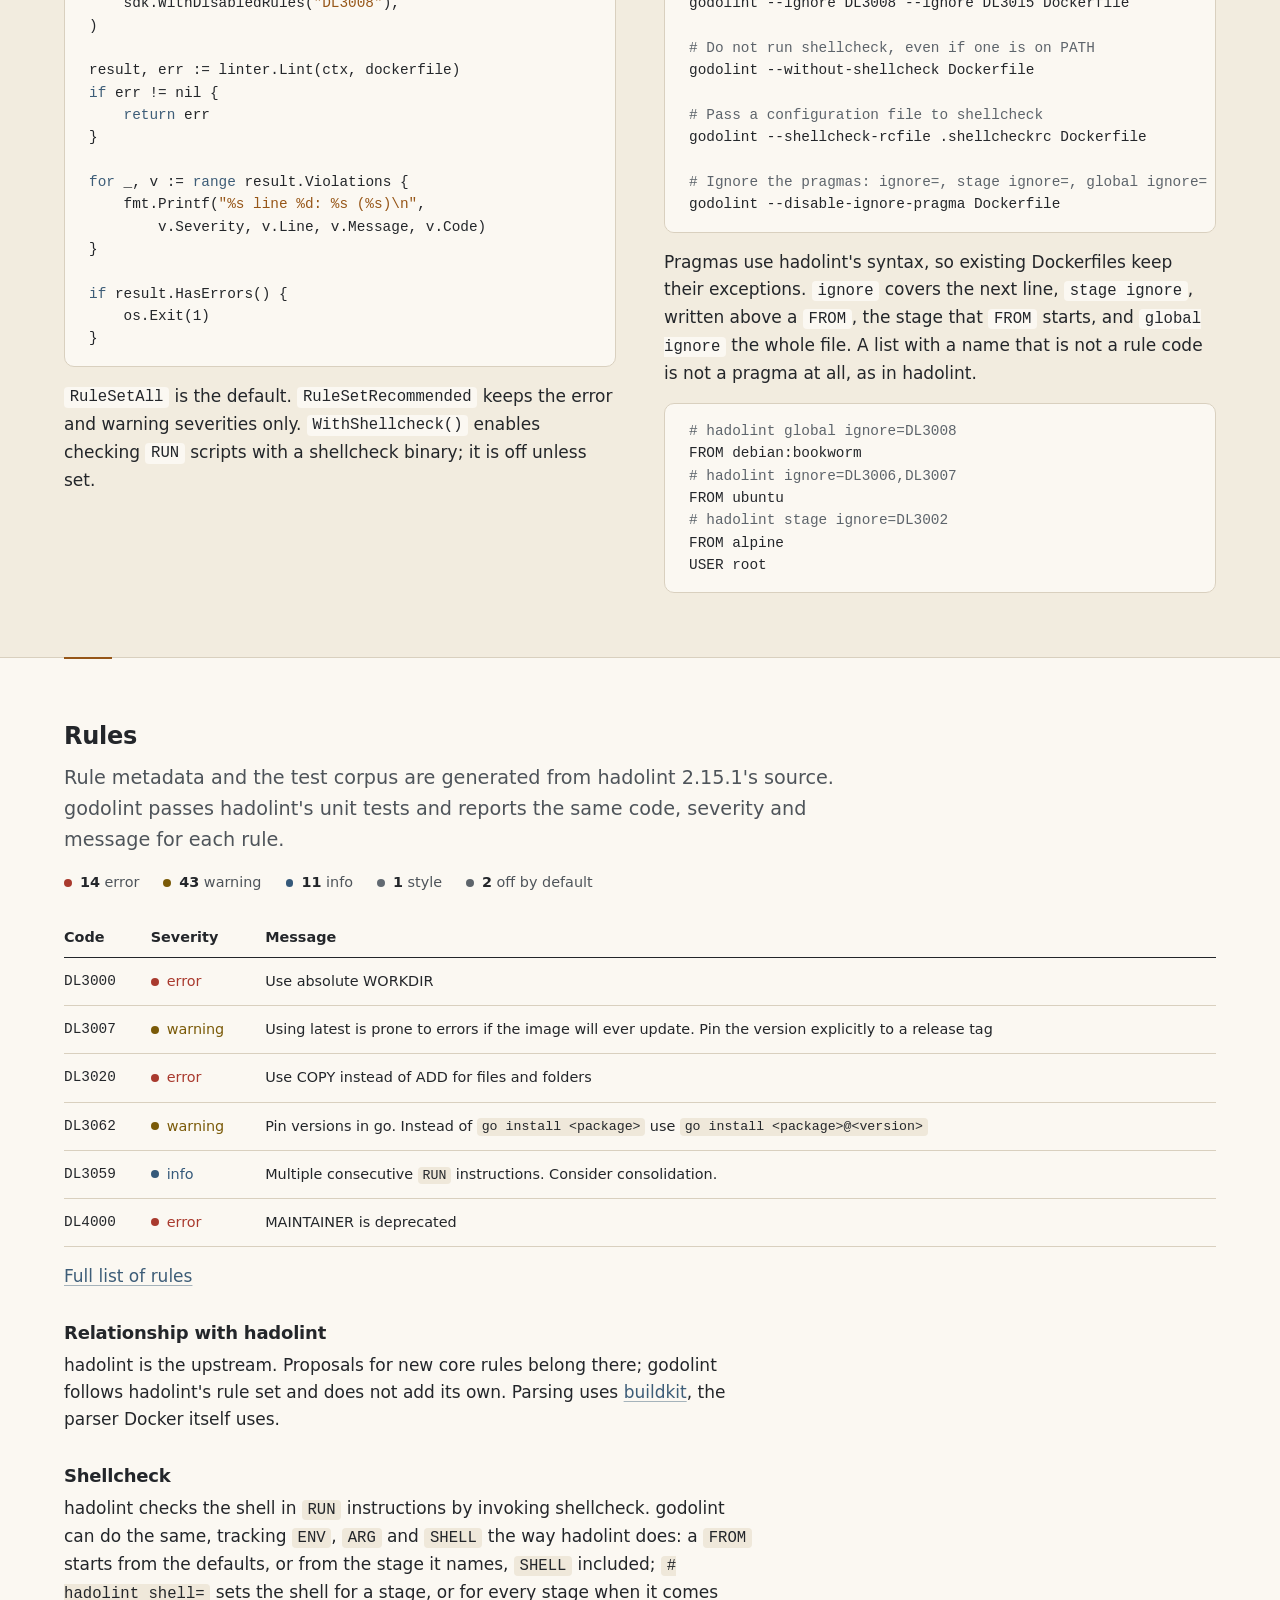
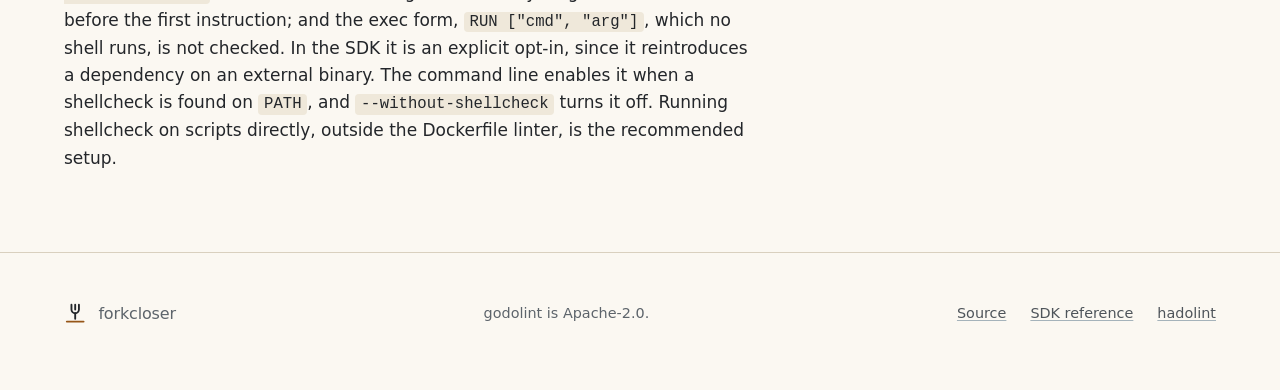
==== commit 3b2012da: "site: the install commands and the copy follow godolint v0.4.0 The install commands name v0.4.0. The" ====
--- a/site/index.html
+++ b/site/index.html
@@ -5,7 +5,7 @@
   <meta name="viewport" content="width=device-width, initial-scale=1">
   <title>godolint</title>
   <meta name="description" content="A port of hadolint to Go. Same rules, codes and messages, as a library and a command-line tool.">
-  <link rel="canonical" href="https://godolint.farcloser.world/">
+  <link rel="canonical" href="https://godolint.forkcloser.org/">
   <meta name="theme-color" content="#fbf8f2" media="(prefers-color-scheme: light)">
   <meta name="theme-color" content="#1d1a16" media="(prefers-color-scheme: dark)">
   <script>try{var t=localStorage.getItem("forkcloser-theme");if(t==="light"||t==="dark")document.documentElement.setAttribute("data-theme",t)}catch(e){}</script>
@@ -13,10 +13,10 @@
   <link rel="stylesheet" href="style.css">
   <link rel="icon" type="image/png" href="favicon.png">
   <link rel="apple-touch-icon" href="apple-touch-icon.png">
-  <meta property="og:url" content="https://godolint.farcloser.world/">
+  <meta property="og:url" content="https://godolint.forkcloser.org/">
   <meta property="og:title" content="godolint">
   <meta property="og:description" content="A port of hadolint to Go. Same rules, codes and messages, as a library and a command-line tool.">
-  <meta property="og:image" content="https://godolint.farcloser.world/logo.png">
+  <meta property="og:image" content="https://godolint.forkcloser.org/logo.png">
   <script src="forkcloser.js" defer></script>
 </head>
 <body>
@@ -52,9 +52,9 @@
     <p class="lede">godolint lints Dockerfiles. It implements hadolint's rules, with the same codes, severities and messages, as a pure Go library with no binary dependencies, plus a small command-line wrapper.</p>
     <div class="install">
       <p class="label">Library</p>
-      <pre><code>go get github.com/forkcloser/godolint@v0.3.0</code></pre>
+      <pre><code>go get github.com/forkcloser/godolint@v0.4.0</code></pre>
       <p class="label">Command line</p>
-      <pre><code>go install github.com/forkcloser/godolint/cmd/godolint@v0.3.0</code></pre>
+      <pre><code>go install github.com/forkcloser/godolint/cmd/godolint@v0.4.0</code></pre>
     </div>
   </div>
 
@@ -157,11 +157,16 @@
 <span class="c"># Pass a configuration file to shellcheck</span>
 godolint --shellcheck-rcfile .shellcheckrc Dockerfile
 
-<span class="c"># Ignore "# hadolint ignore=DLxxxx" pragmas</span>
+<span class="c"># Ignore the pragmas: ignore=, stage ignore=, global ignore=</span>
 godolint --disable-ignore-pragma Dockerfile</code></pre>
-      <p>Inline pragmas use hadolint's syntax, so existing Dockerfiles keep their exceptions:</p>
-      <pre><code><span class="c"># hadolint ignore=DL3008</span>
-RUN apt-get install -y curl</code></pre>
+      <p>Pragmas use hadolint's syntax, so existing Dockerfiles keep their exceptions. <code>ignore</code> covers the next line, <code>stage ignore</code>, written above a <code>FROM</code>, the stage that <code>FROM</code> starts, and <code>global ignore</code> the whole file. A list with a name that is not a rule code is not a pragma at all, as in hadolint.</p>
+      <pre><code><span class="c"># hadolint global ignore=DL3008</span>
+FROM debian:bookworm
+<span class="c"># hadolint ignore=DL3006,DL3007</span>
+FROM ubuntu
+<span class="c"># hadolint stage ignore=DL3002</span>
+FROM alpine
+USER root</code></pre>
     </div>
   </div>
 </section>
@@ -194,7 +199,7 @@
     <h3>Relationship with hadolint</h3>
     <p>hadolint is the upstream. Proposals for new core rules belong there; godolint follows hadolint's rule set and does not add its own. Parsing uses <a href="https://github.com/moby/buildkit">buildkit</a>, the parser Docker itself uses.</p>
     <h3>Shellcheck</h3>
-    <p>hadolint checks the shell in <code>RUN</code> instructions by invoking shellcheck. godolint can do the same, tracking <code>ENV</code>, <code>ARG</code>, <code>SHELL</code> and multi-stage <code>FROM</code> the way hadolint does. In the SDK it is an explicit opt-in, since it reintroduces a dependency on an external binary. The command line enables it when a shellcheck is found on <code>PATH</code>, and <code>--without-shellcheck</code> turns it off. Running shellcheck on scripts directly, outside the Dockerfile linter, is the recommended setup.</p>
+    <p>hadolint checks the shell in <code>RUN</code> instructions by invoking shellcheck. godolint can do the same, tracking <code>ENV</code>, <code>ARG</code> and <code>SHELL</code> the way hadolint does: a <code>FROM</code> starts from the defaults, or from the stage it names, <code>SHELL</code> included; <code># hadolint shell=</code> sets the shell for a stage, or for every stage when it comes before the first instruction; and the exec form, <code>RUN ["cmd", "arg"]</code>, which no shell runs, is not checked. In the SDK it is an explicit opt-in, since it reintroduces a dependency on an external binary. The command line enables it when a shellcheck is found on <code>PATH</code>, and <code>--without-shellcheck</code> turns it off. Running shellcheck on scripts directly, outside the Dockerfile linter, is the recommended setup.</p>
   </div>
 </section>
 
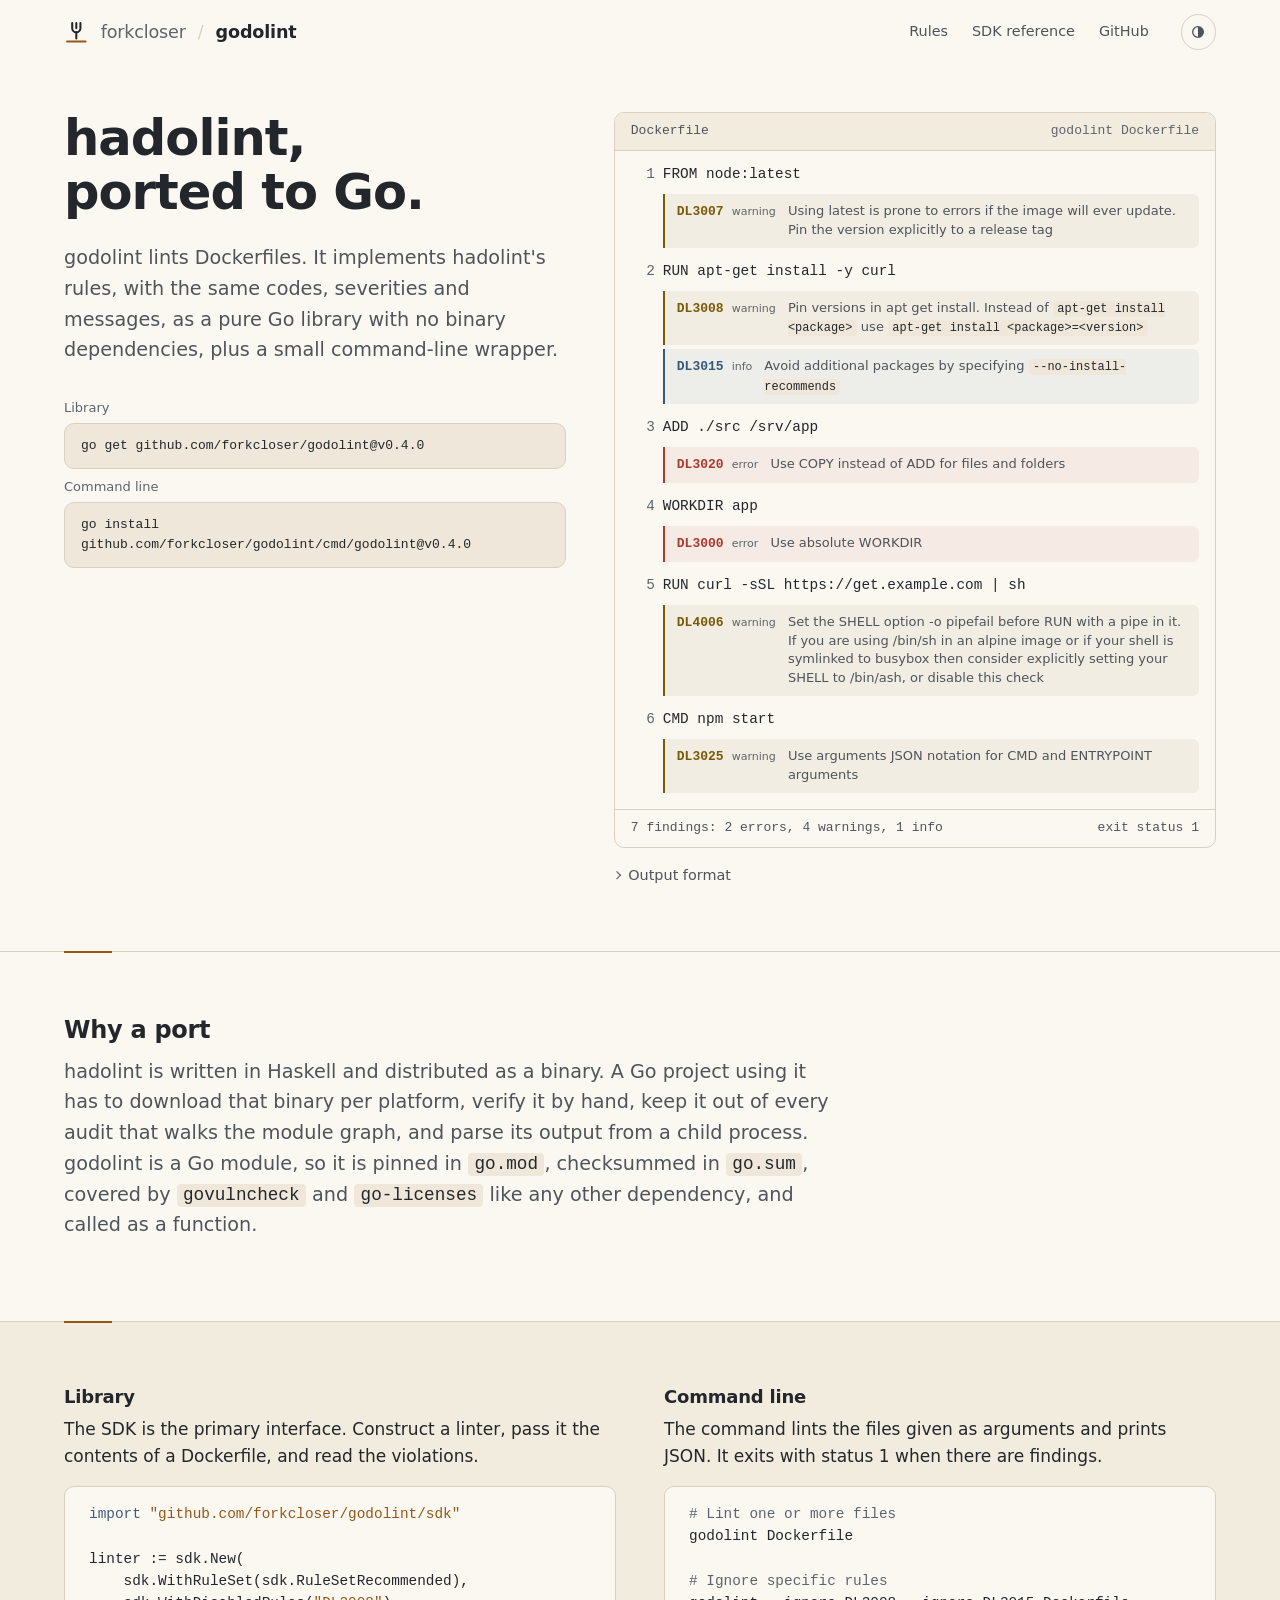
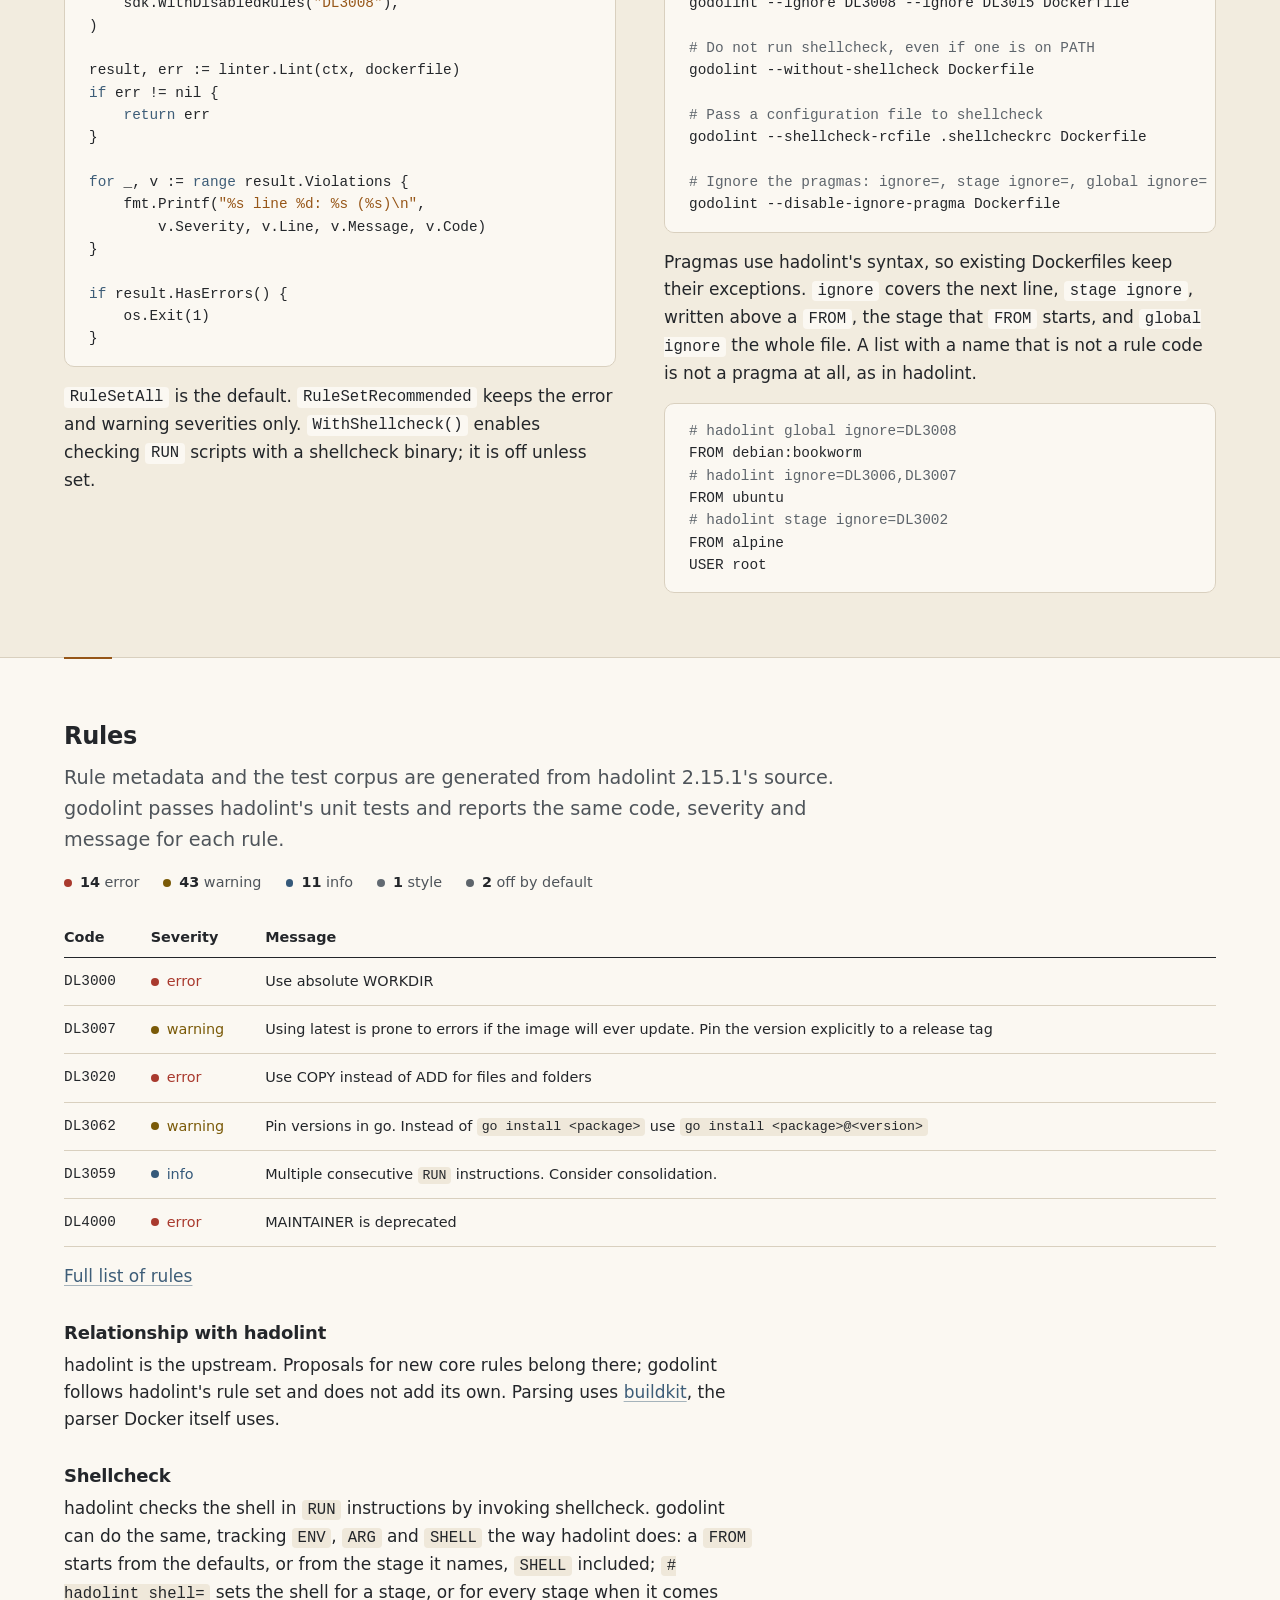
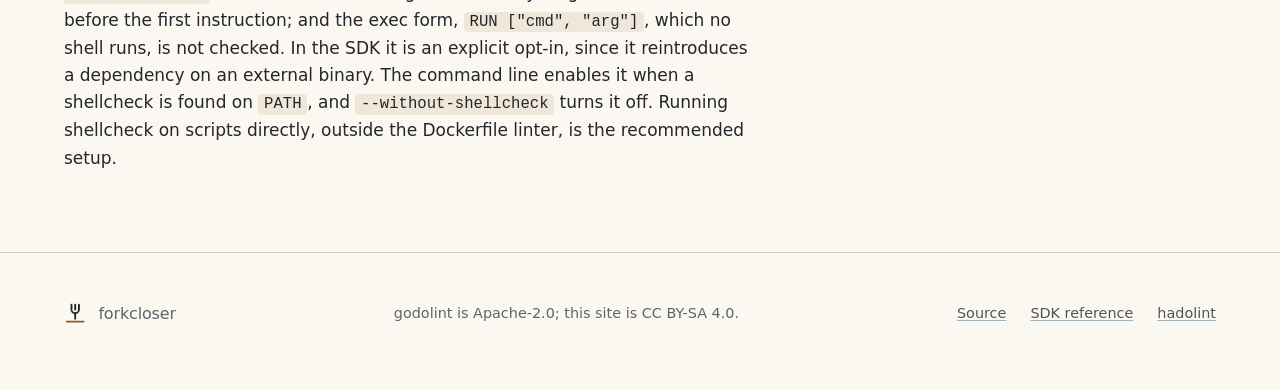
==== commit 21b775b1: "LICENSE: the site is CC BY-SA 4.0, as documentation A project site is documentation by the book's de" ====
--- a/site/index.html
+++ b/site/index.html
@@ -215,7 +215,7 @@
       </svg>
       <span class="org">forkcloser</span>
     </a>
-    <span>godolint is Apache-2.0.</span>
+    <span>godolint is Apache-2.0; this site is CC BY-SA 4.0.</span>
     <nav aria-label="Project links">
       <a href="https://github.com/forkcloser/godolint">Source</a>
       <a href="https://pkg.go.dev/github.com/forkcloser/godolint/sdk">SDK reference</a>
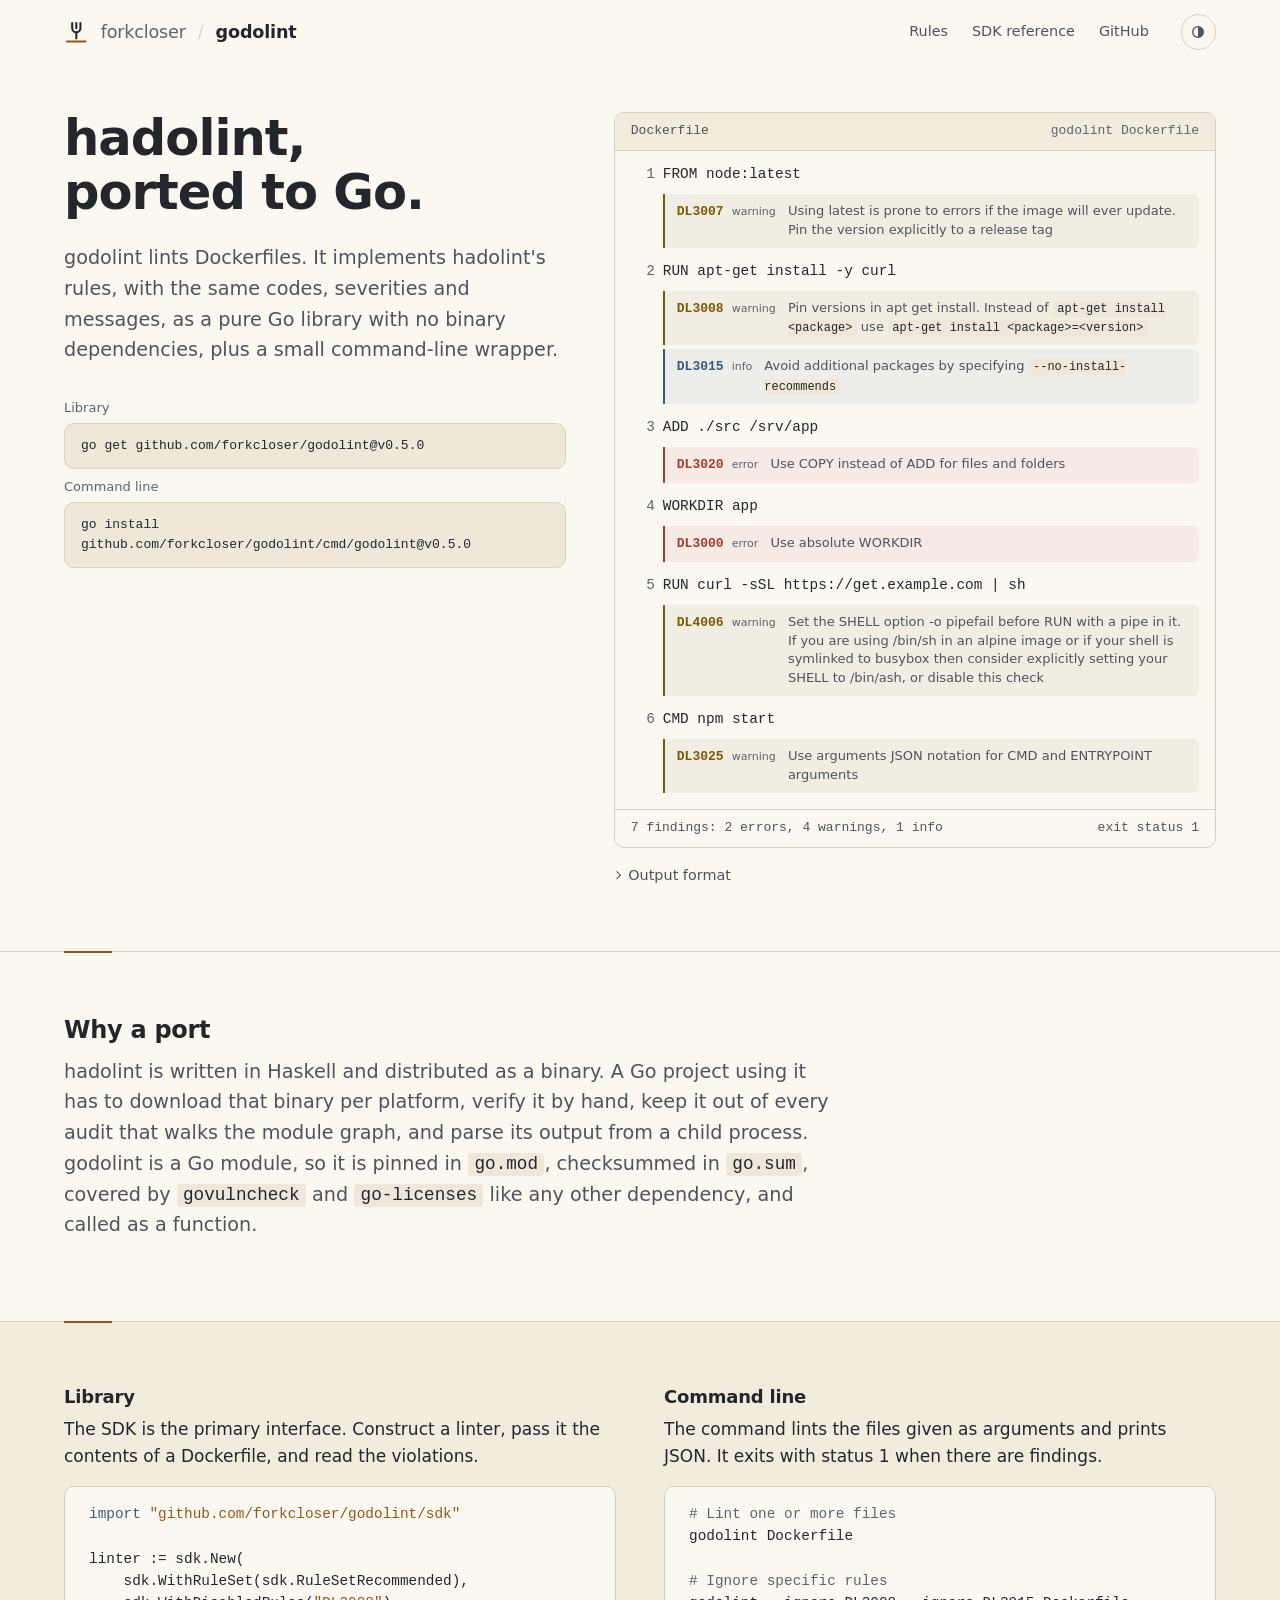
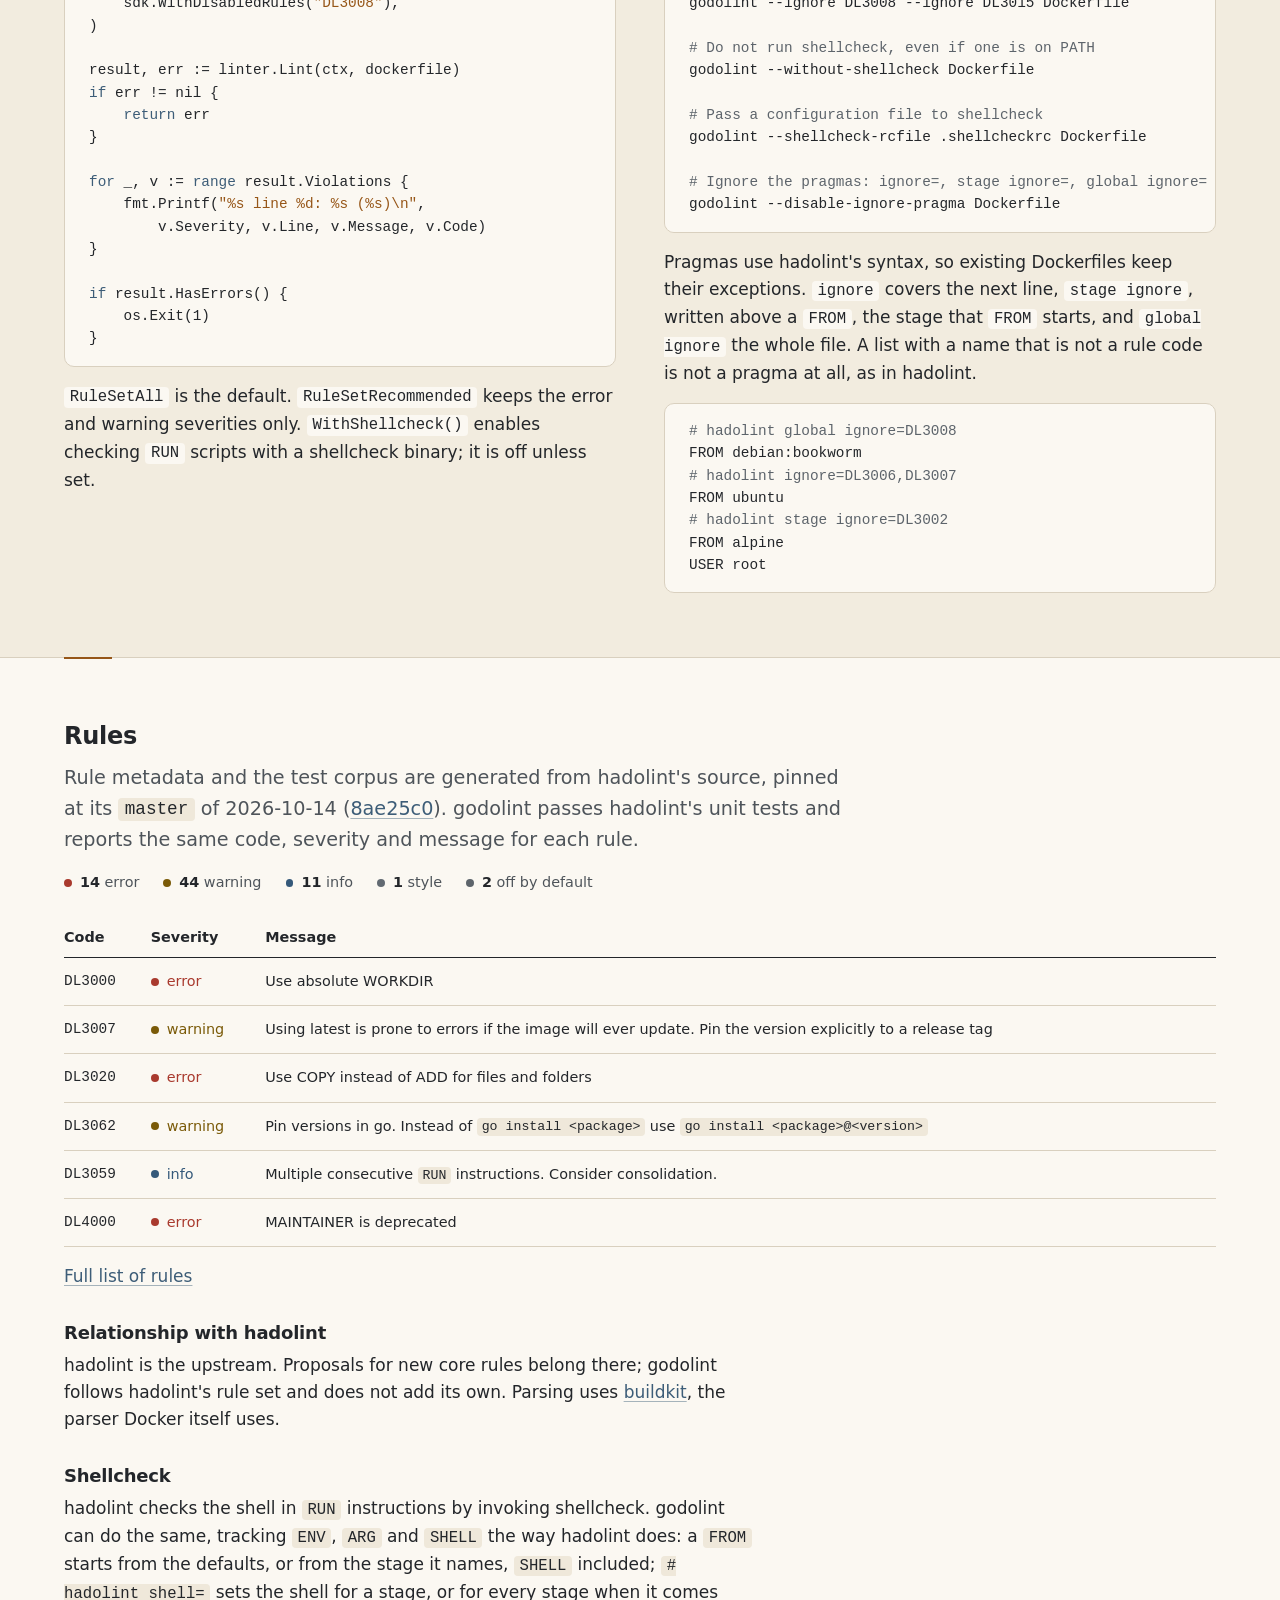
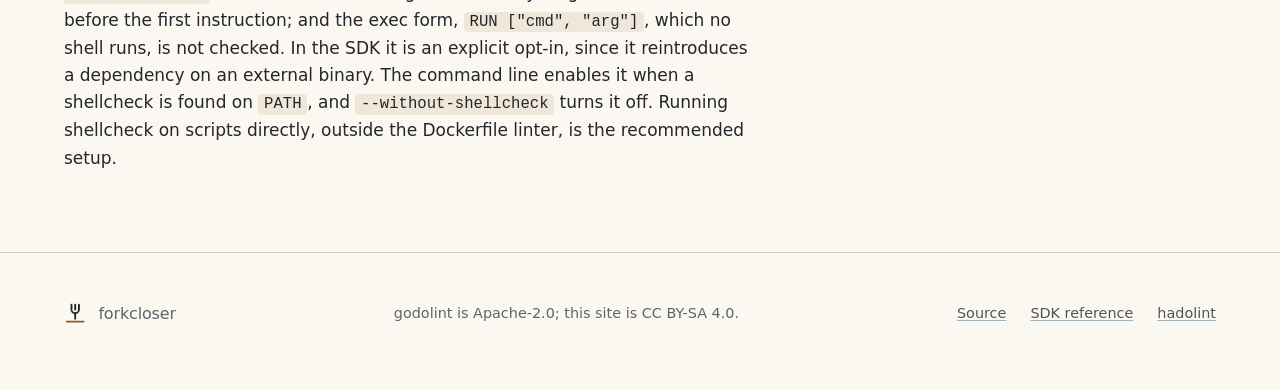
==== commit 2469848c: "Pages follow godolint v0.5.0: install commands, DL3068, the hadolint pin Renovate moved .limen/tools" ====
--- a/site/index.html
+++ b/site/index.html
@@ -52,9 +52,9 @@
     <p class="lede">godolint lints Dockerfiles. It implements hadolint's rules, with the same codes, severities and messages, as a pure Go library with no binary dependencies, plus a small command-line wrapper.</p>
     <div class="install">
       <p class="label">Library</p>
-      <pre><code>go get github.com/forkcloser/godolint@v0.4.0</code></pre>
+      <pre><code>go get github.com/forkcloser/godolint@v0.5.0</code></pre>
       <p class="label">Command line</p>
-      <pre><code>go install github.com/forkcloser/godolint/cmd/godolint@v0.4.0</code></pre>
+      <pre><code>go install github.com/forkcloser/godolint/cmd/godolint@v0.5.0</code></pre>
     </div>
   </div>
 
@@ -174,10 +174,10 @@
 <section>
   <div class="wrap">
     <h2>Rules</h2>
-    <p class="intro">Rule metadata and the test corpus are generated from hadolint 2.15.1's source. godolint passes hadolint's unit tests and reports the same code, severity and message for each rule.</p>
+    <p class="intro">Rule metadata and the test corpus are generated from hadolint's source, pinned at its <code>master</code> of 2026-10-14 (<a href="https://github.com/hadolint/hadolint/commit/8ae25c05945f030b1ad520f1802e4143e7d0055d">8ae25c0</a>). godolint passes hadolint's unit tests and reports the same code, severity and message for each rule.</p>
     <ul class="tally" aria-label="Rules by severity">
       <li class="sev-error"><strong>14</strong> error</li>
-      <li class="sev-warning"><strong>43</strong> warning</li>
+      <li class="sev-warning"><strong>44</strong> warning</li>
       <li class="sev-info"><strong>11</strong> info</li>
       <li class="sev-style"><strong>1</strong> style</li>
       <li class="sev-ignore"><strong>2</strong> off by default</li>
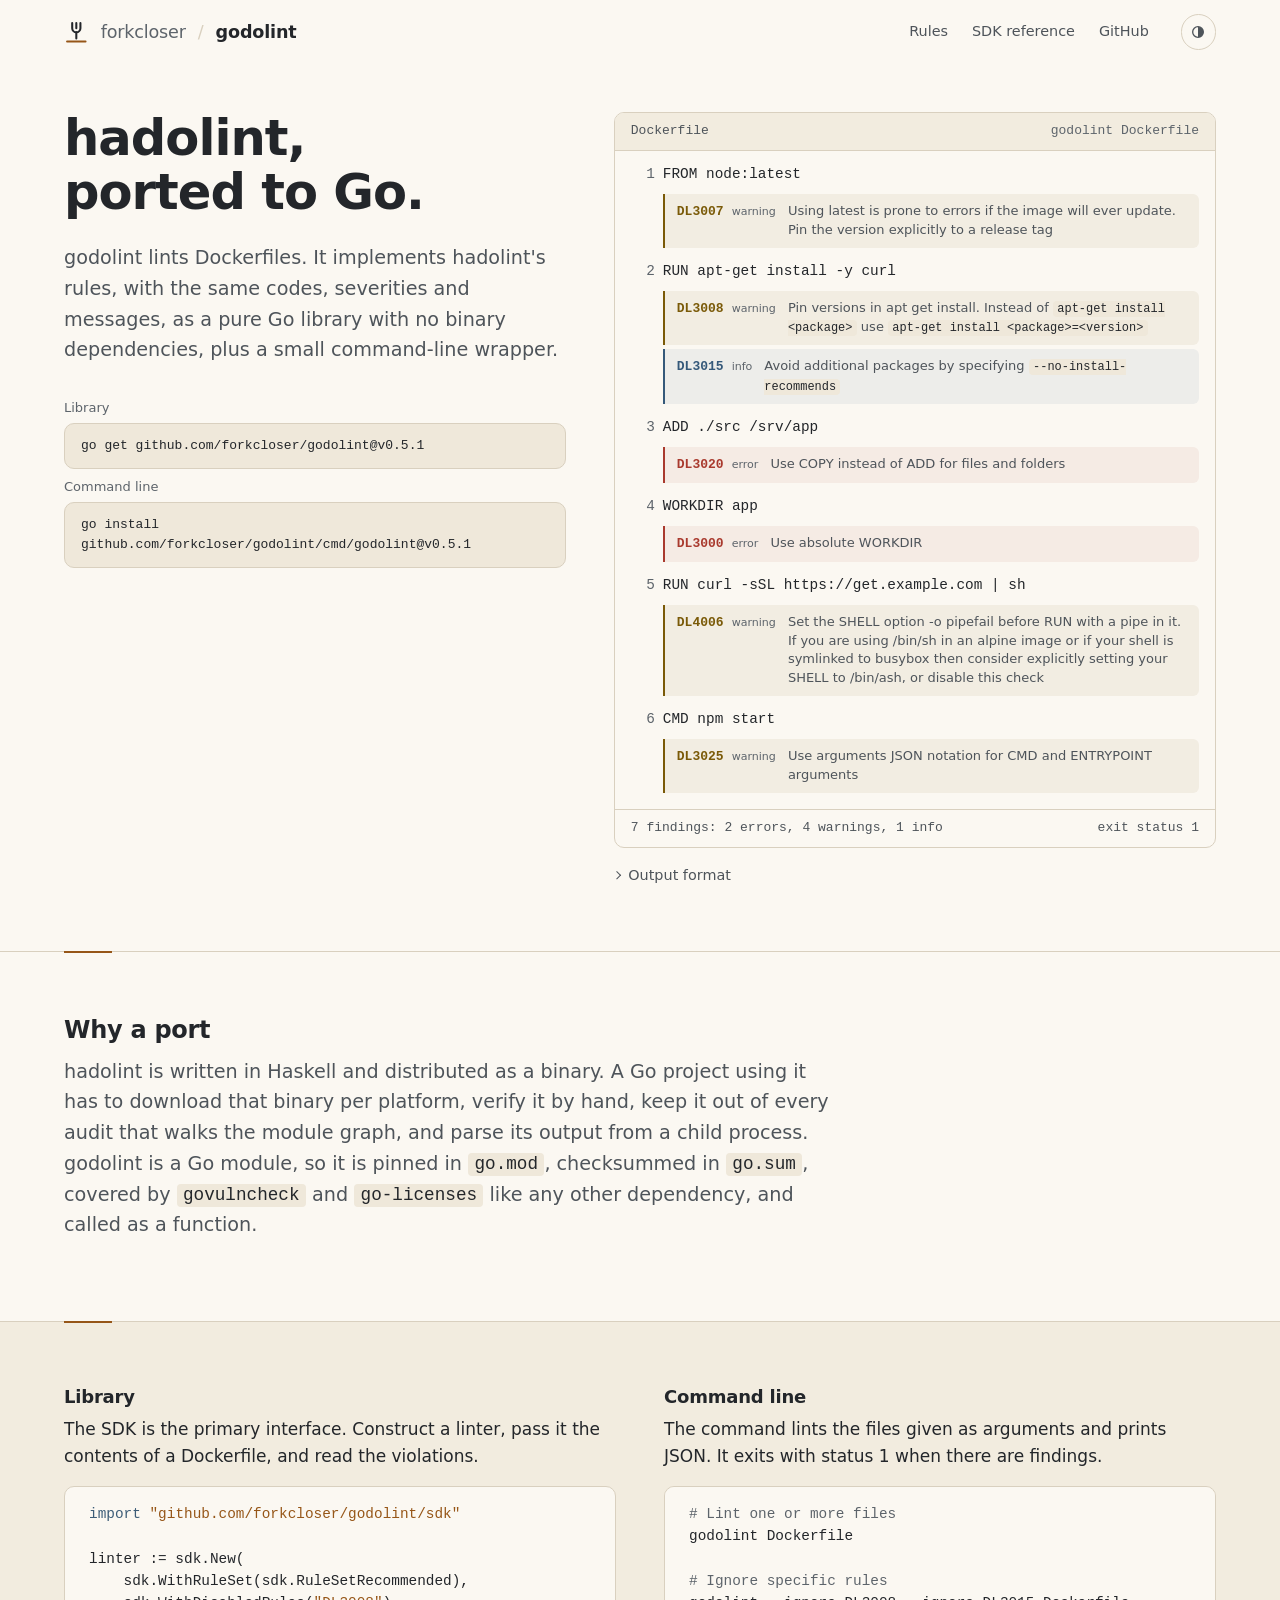
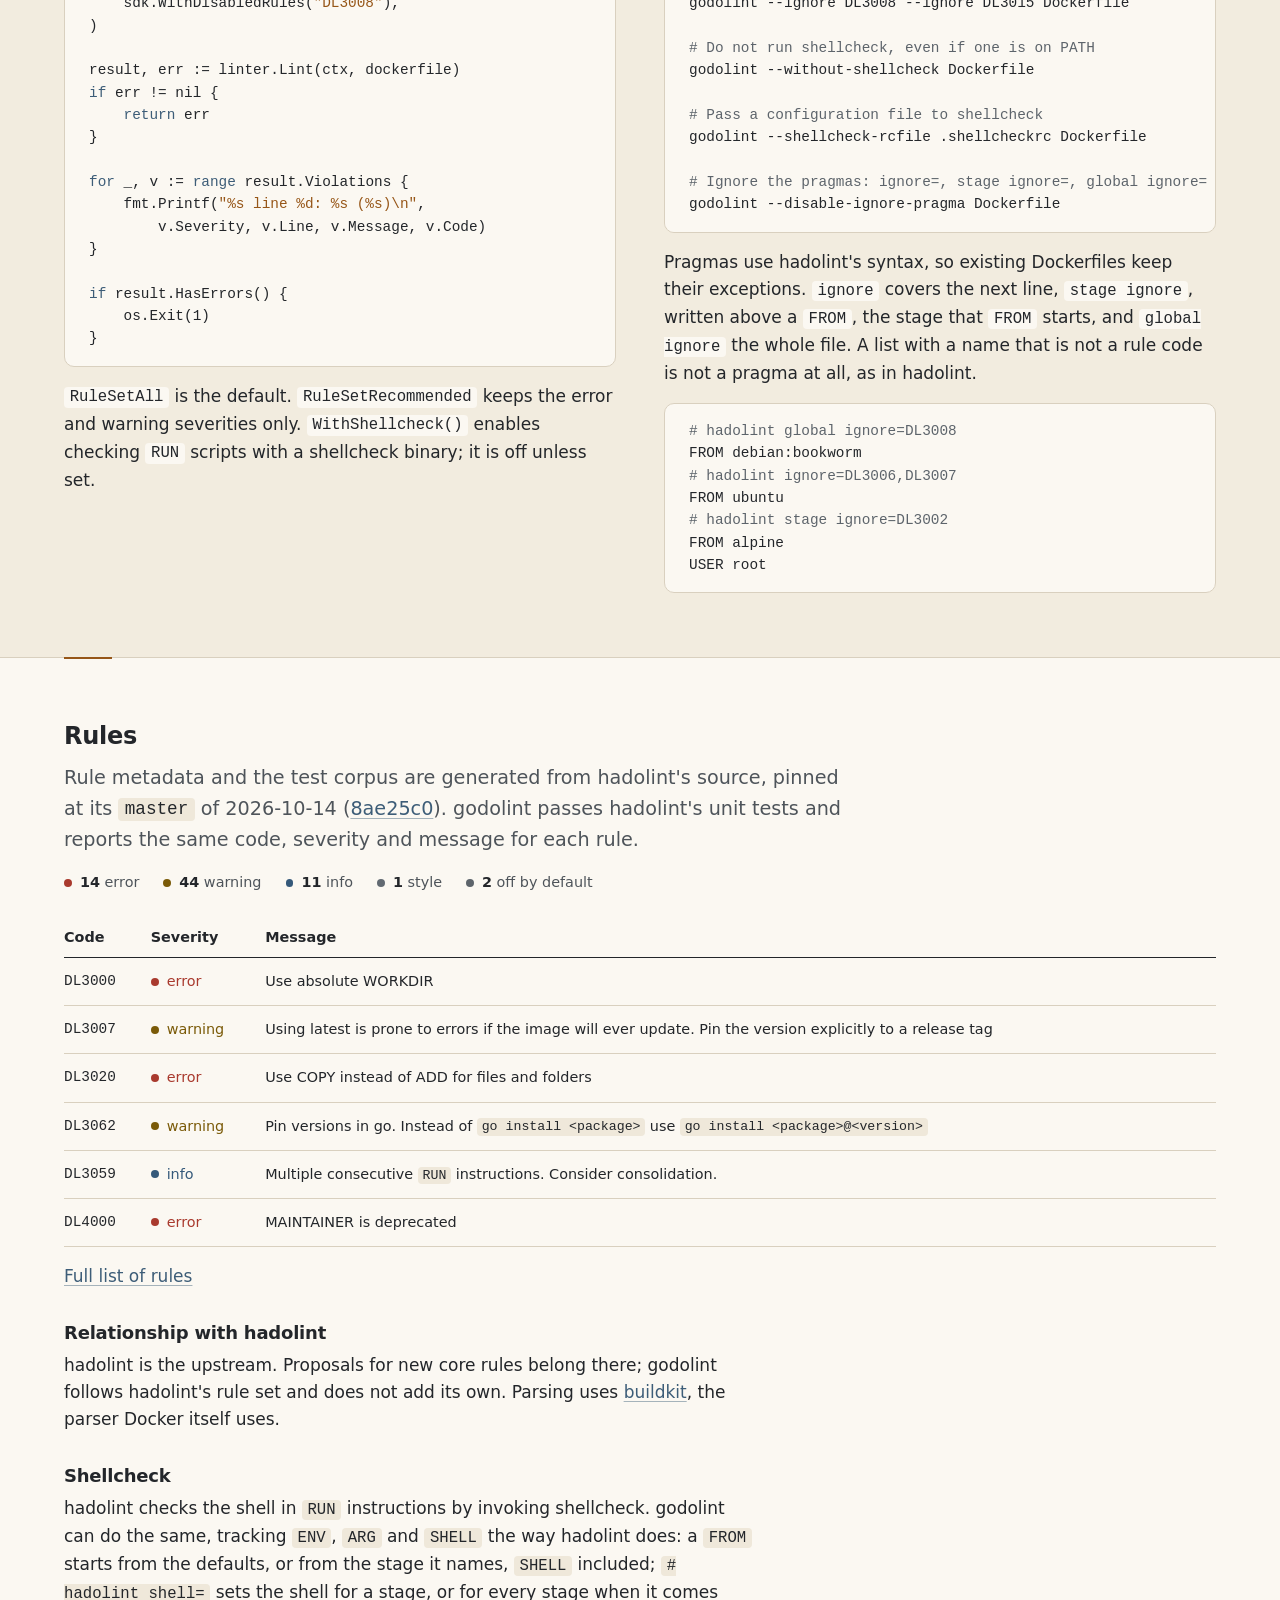
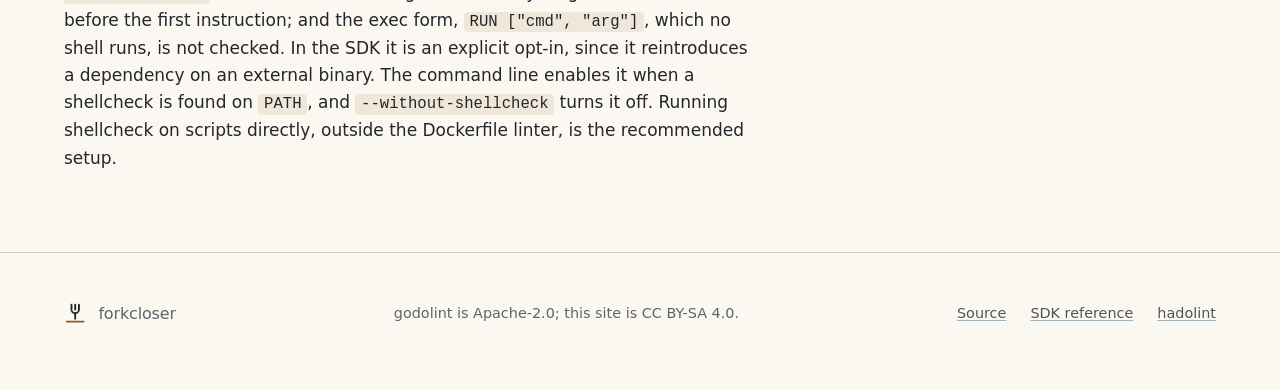
==== commit c97afb0e: "Install godolint v0.5.1 on the landing page, and let Renovate move it The page's two install command" ====
--- a/site/index.html
+++ b/site/index.html
@@ -52,9 +52,9 @@
     <p class="lede">godolint lints Dockerfiles. It implements hadolint's rules, with the same codes, severities and messages, as a pure Go library with no binary dependencies, plus a small command-line wrapper.</p>
     <div class="install">
       <p class="label">Library</p>
-      <pre><code>go get github.com/forkcloser/godolint@v0.5.0</code></pre>
+      <pre><code>go get github.com/forkcloser/godolint@v0.5.1</code></pre>
       <p class="label">Command line</p>
-      <pre><code>go install github.com/forkcloser/godolint/cmd/godolint@v0.5.0</code></pre>
+      <pre><code>go install github.com/forkcloser/godolint/cmd/godolint@v0.5.1</code></pre>
     </div>
   </div>
 
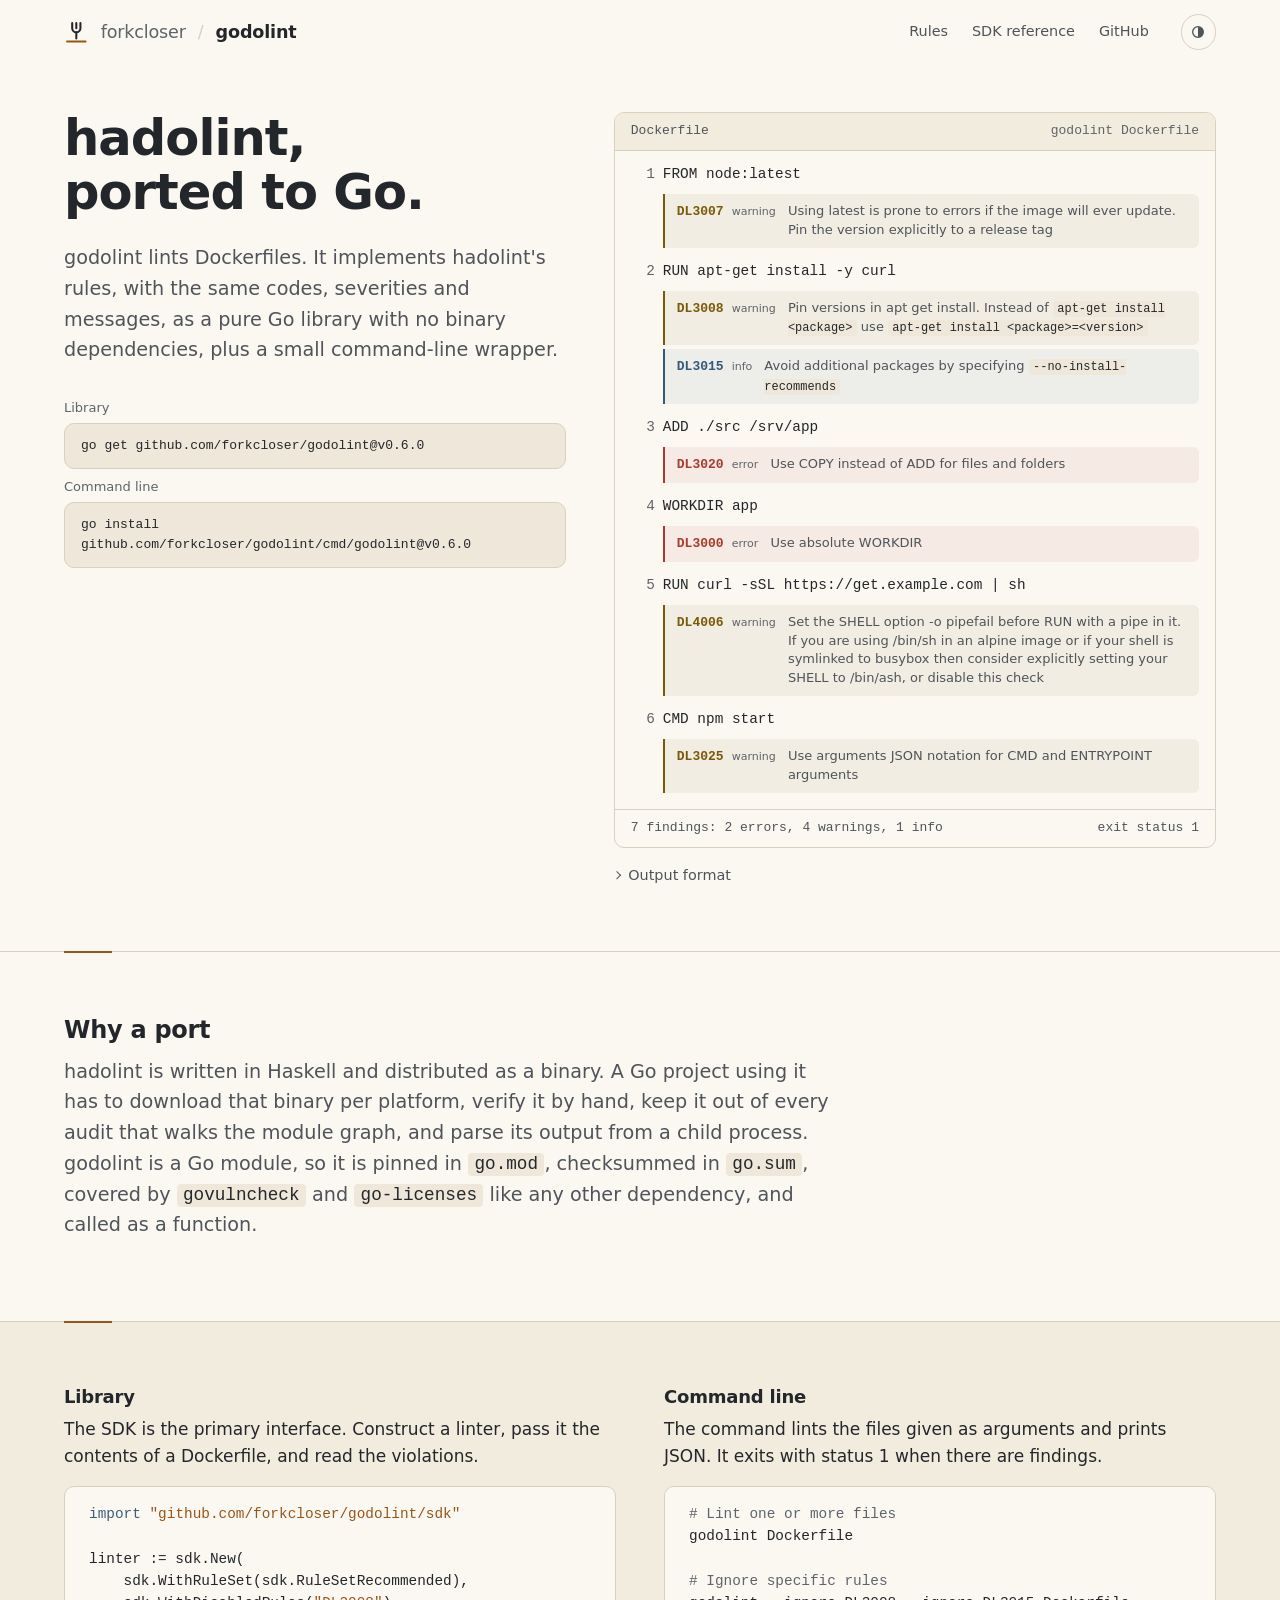
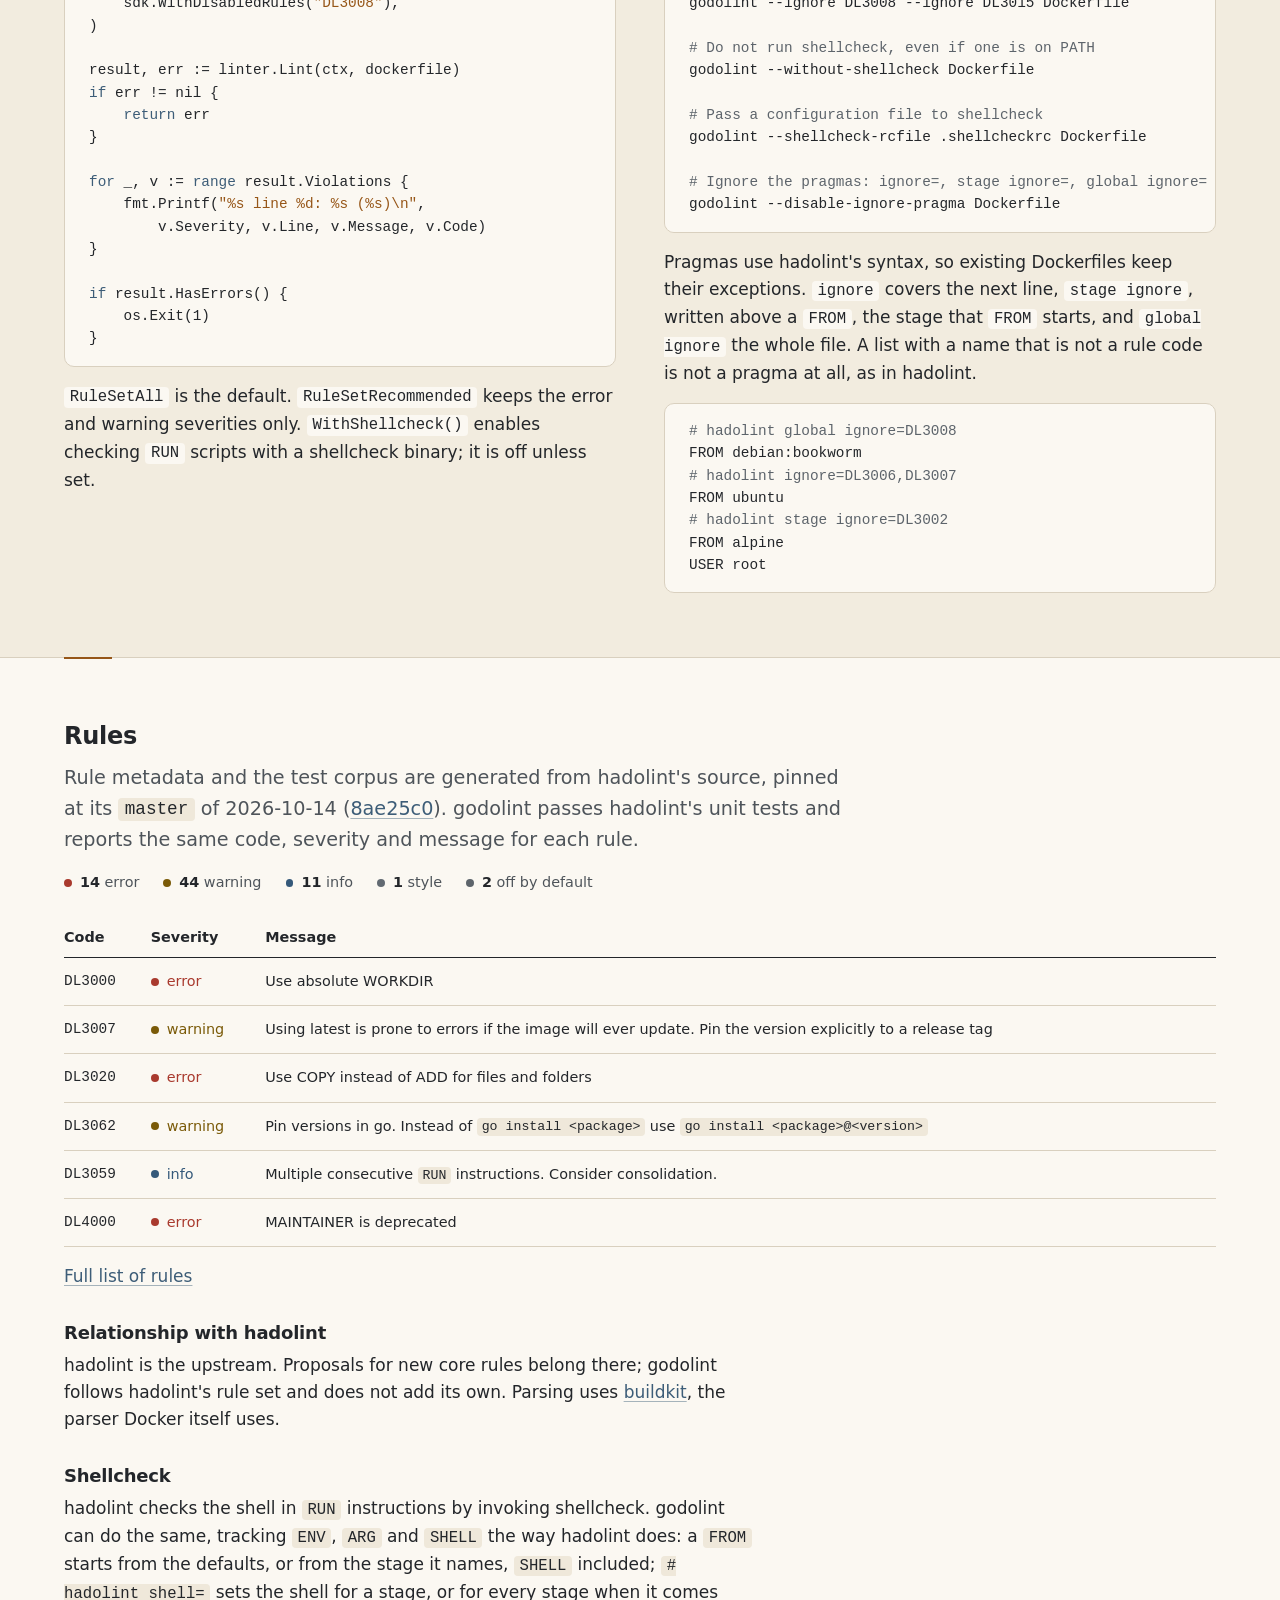
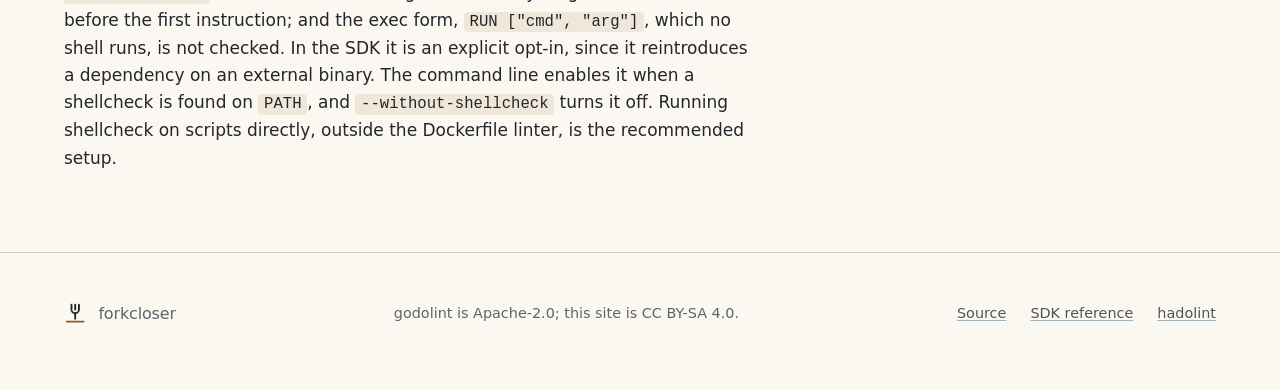
==== commit 6424a080: "chore(deps): update module github.com/forkcloser/godolint to v0.6.0 Signed-off-by: renovate[bot] <29" ====
--- a/site/index.html
+++ b/site/index.html
@@ -52,9 +52,9 @@
     <p class="lede">godolint lints Dockerfiles. It implements hadolint's rules, with the same codes, severities and messages, as a pure Go library with no binary dependencies, plus a small command-line wrapper.</p>
     <div class="install">
       <p class="label">Library</p>
-      <pre><code>go get github.com/forkcloser/godolint@v0.5.1</code></pre>
+      <pre><code>go get github.com/forkcloser/godolint@v0.6.0</code></pre>
       <p class="label">Command line</p>
-      <pre><code>go install github.com/forkcloser/godolint/cmd/godolint@v0.5.1</code></pre>
+      <pre><code>go install github.com/forkcloser/godolint/cmd/godolint@v0.6.0</code></pre>
     </div>
   </div>
 
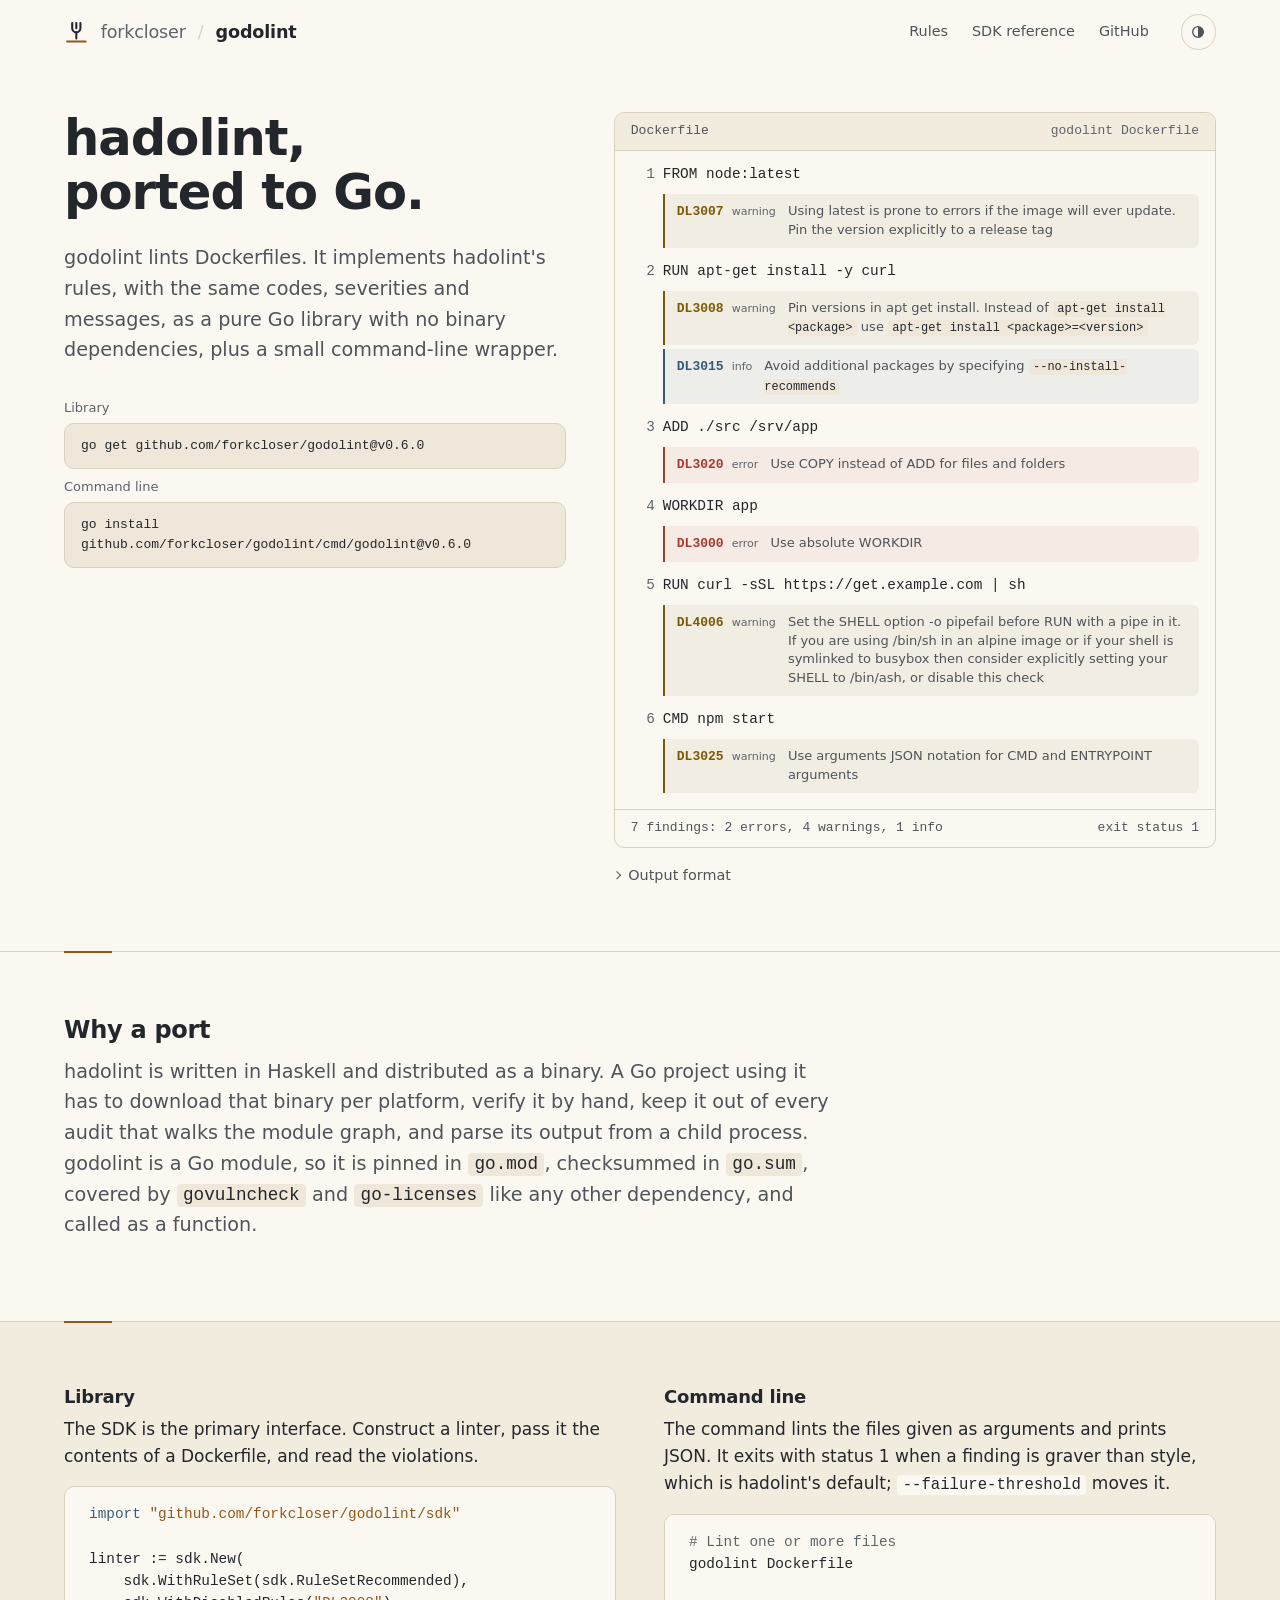
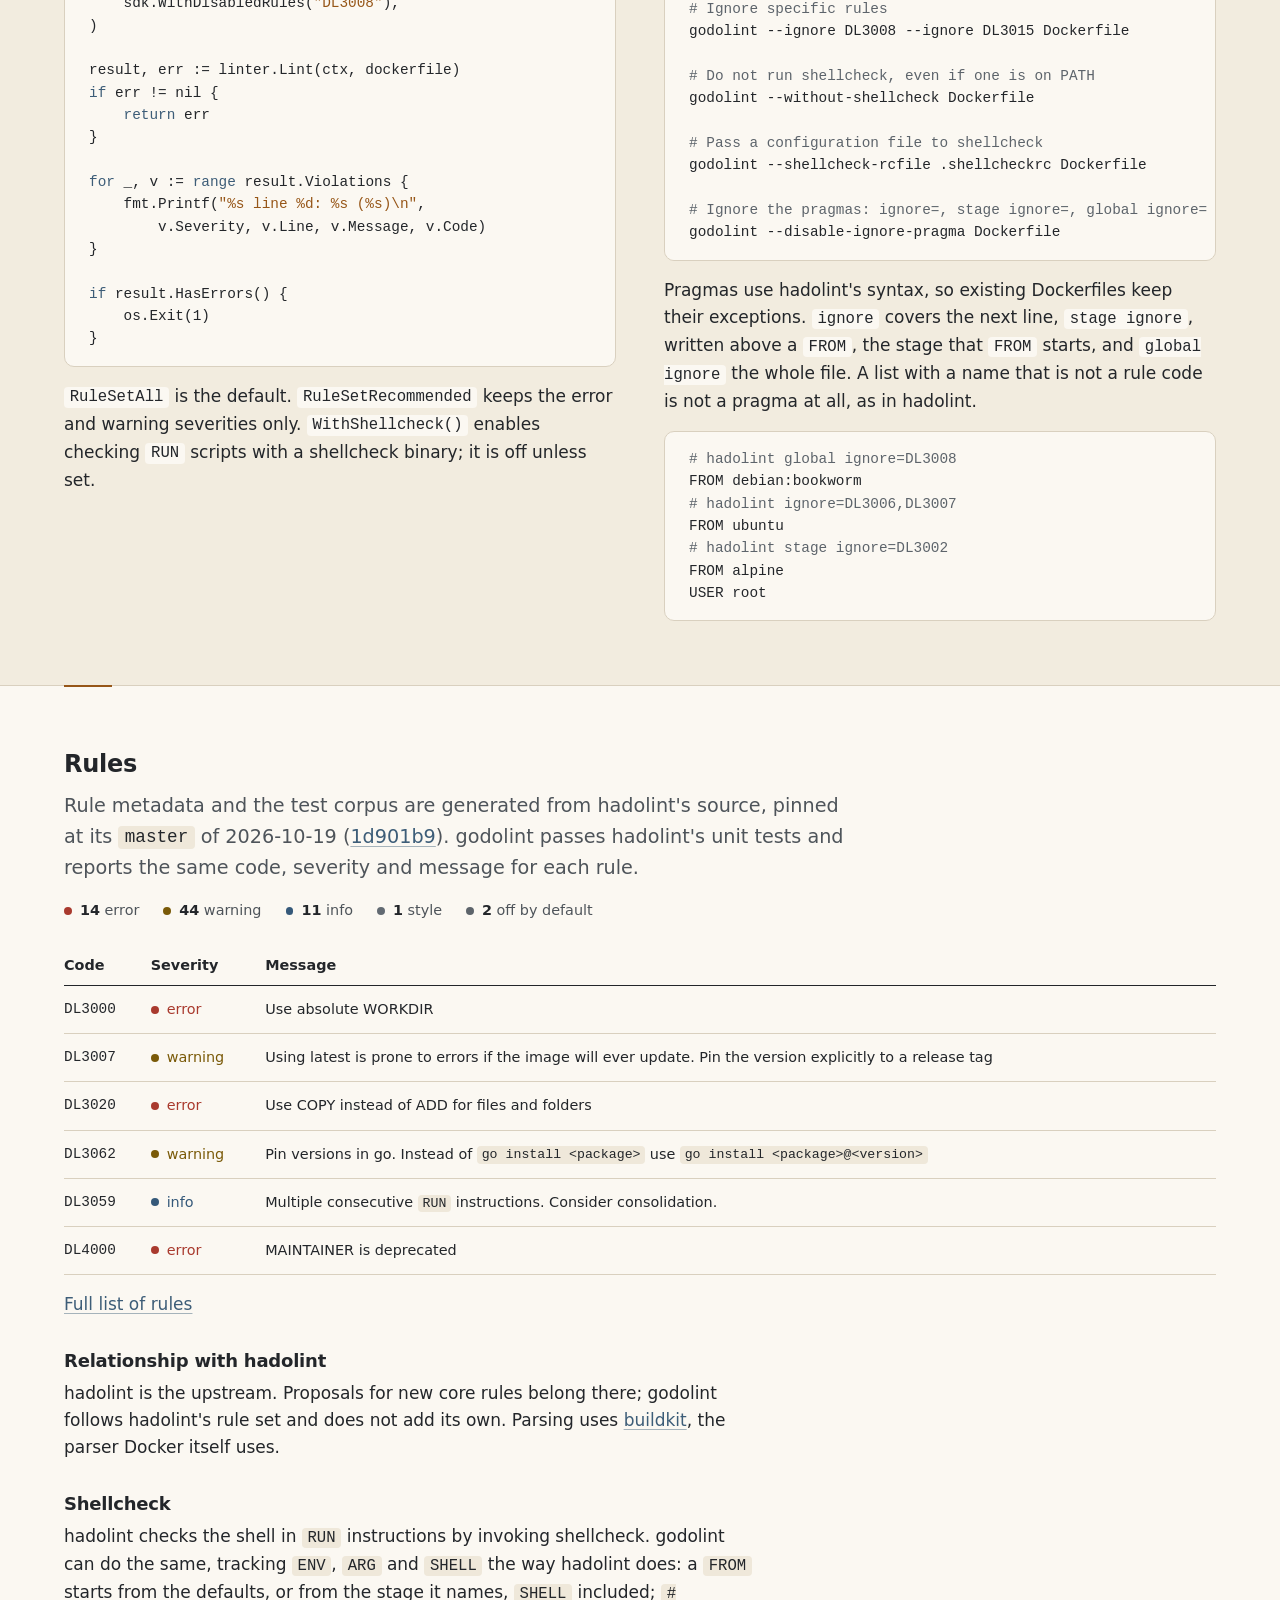
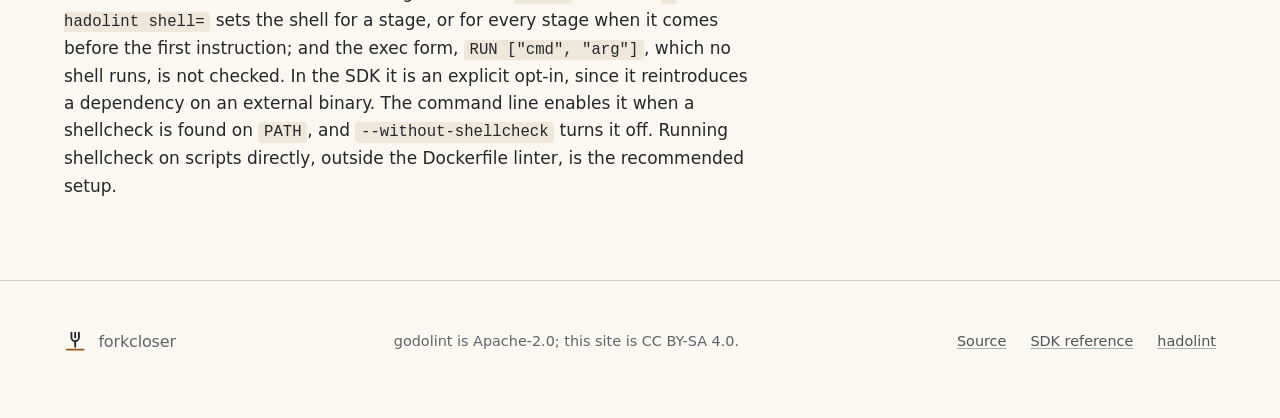
==== commit a9d06aa2: "Pages follow godolint v0.6.0: findings by line, the exit status, the hadolint pin godolint v0.6.0 ch" ====
--- a/site/index.html
+++ b/site/index.html
@@ -98,10 +98,10 @@
     </figure>
     <details class="raw">
       <summary>Output format</summary>
-      <pre><code>[{"file":"Dockerfile","line":4,"column":1,"level":"error","code":"DL3000",
-  "message":"Use absolute WORKDIR"},
- {"file":"Dockerfile","line":1,"column":1,"level":"warning","code":"DL3007",
+      <pre><code>[{"file":"Dockerfile","line":1,"column":1,"level":"warning","code":"DL3007",
   "message":"Using latest is prone to errors if the image will ever update. …"},
+ {"file":"Dockerfile","line":2,"column":1,"level":"warning","code":"DL3008",
+  "message":"Pin versions in apt get install. …"},
  …]</code></pre>
       <p class="label">A JSON array on stdout, one object per finding. The example above is checked against the binary's output by this site's test recipe.</p>
     </details>
@@ -144,7 +144,7 @@
     </div>
     <div>
       <h3>Command line</h3>
-      <p>The command lints the files given as arguments and prints JSON. It exits with status 1 when there are findings.</p>
+      <p>The command lints the files given as arguments and prints JSON. It exits with status 1 when a finding is graver than style, which is hadolint's default; <code>--failure-threshold</code> moves it.</p>
       <pre><code><span class="c"># Lint one or more files</span>
 godolint Dockerfile
 
@@ -174,7 +174,7 @@
 <section>
   <div class="wrap">
     <h2>Rules</h2>
-    <p class="intro">Rule metadata and the test corpus are generated from hadolint's source, pinned at its <code>master</code> of 2026-10-14 (<a href="https://github.com/hadolint/hadolint/commit/8ae25c05945f030b1ad520f1802e4143e7d0055d">8ae25c0</a>). godolint passes hadolint's unit tests and reports the same code, severity and message for each rule.</p>
+    <p class="intro">Rule metadata and the test corpus are generated from hadolint's source, pinned at its <code>master</code> of 2026-10-19 (<a href="https://github.com/hadolint/hadolint/commit/1d901b9c0b0d0445d19b1a9128d89fa55bb4604e">1d901b9</a>). godolint passes hadolint's unit tests and reports the same code, severity and message for each rule.</p>
     <ul class="tally" aria-label="Rules by severity">
       <li class="sev-error"><strong>14</strong> error</li>
       <li class="sev-warning"><strong>44</strong> warning</li>
